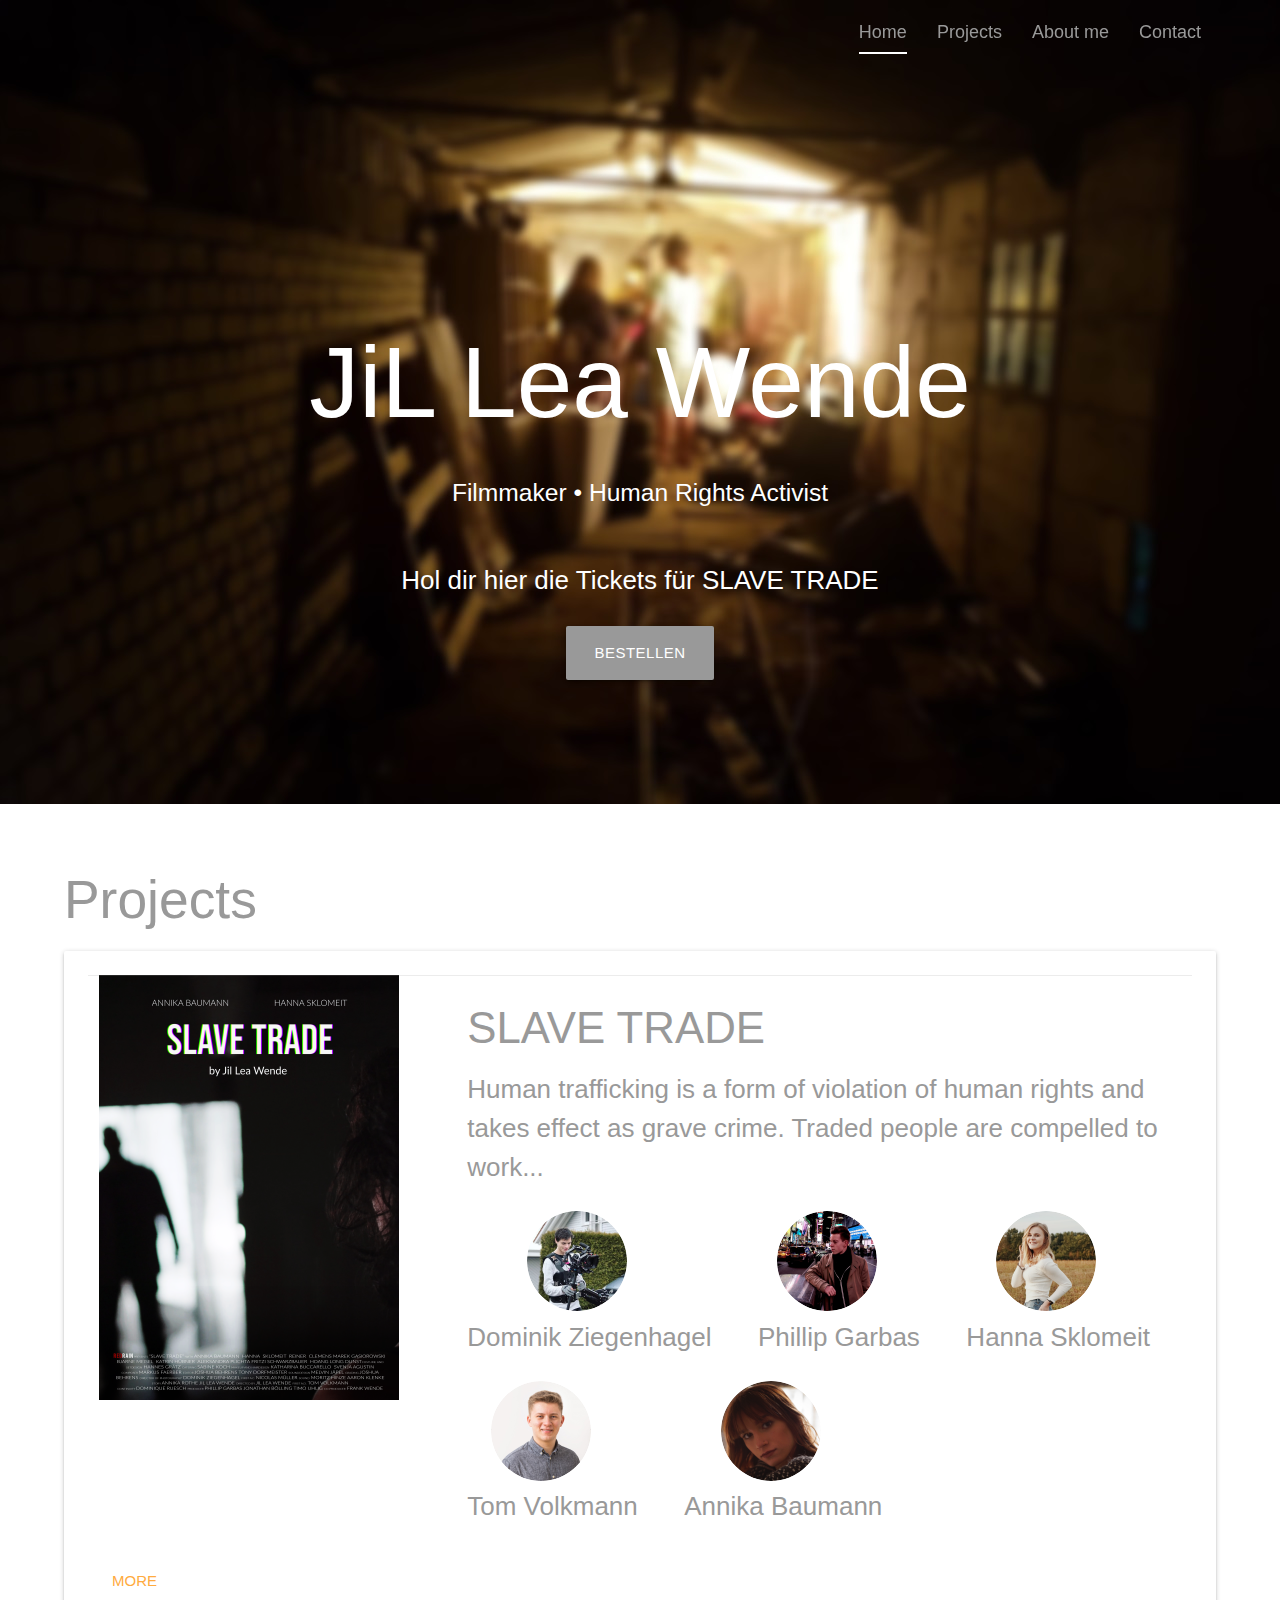
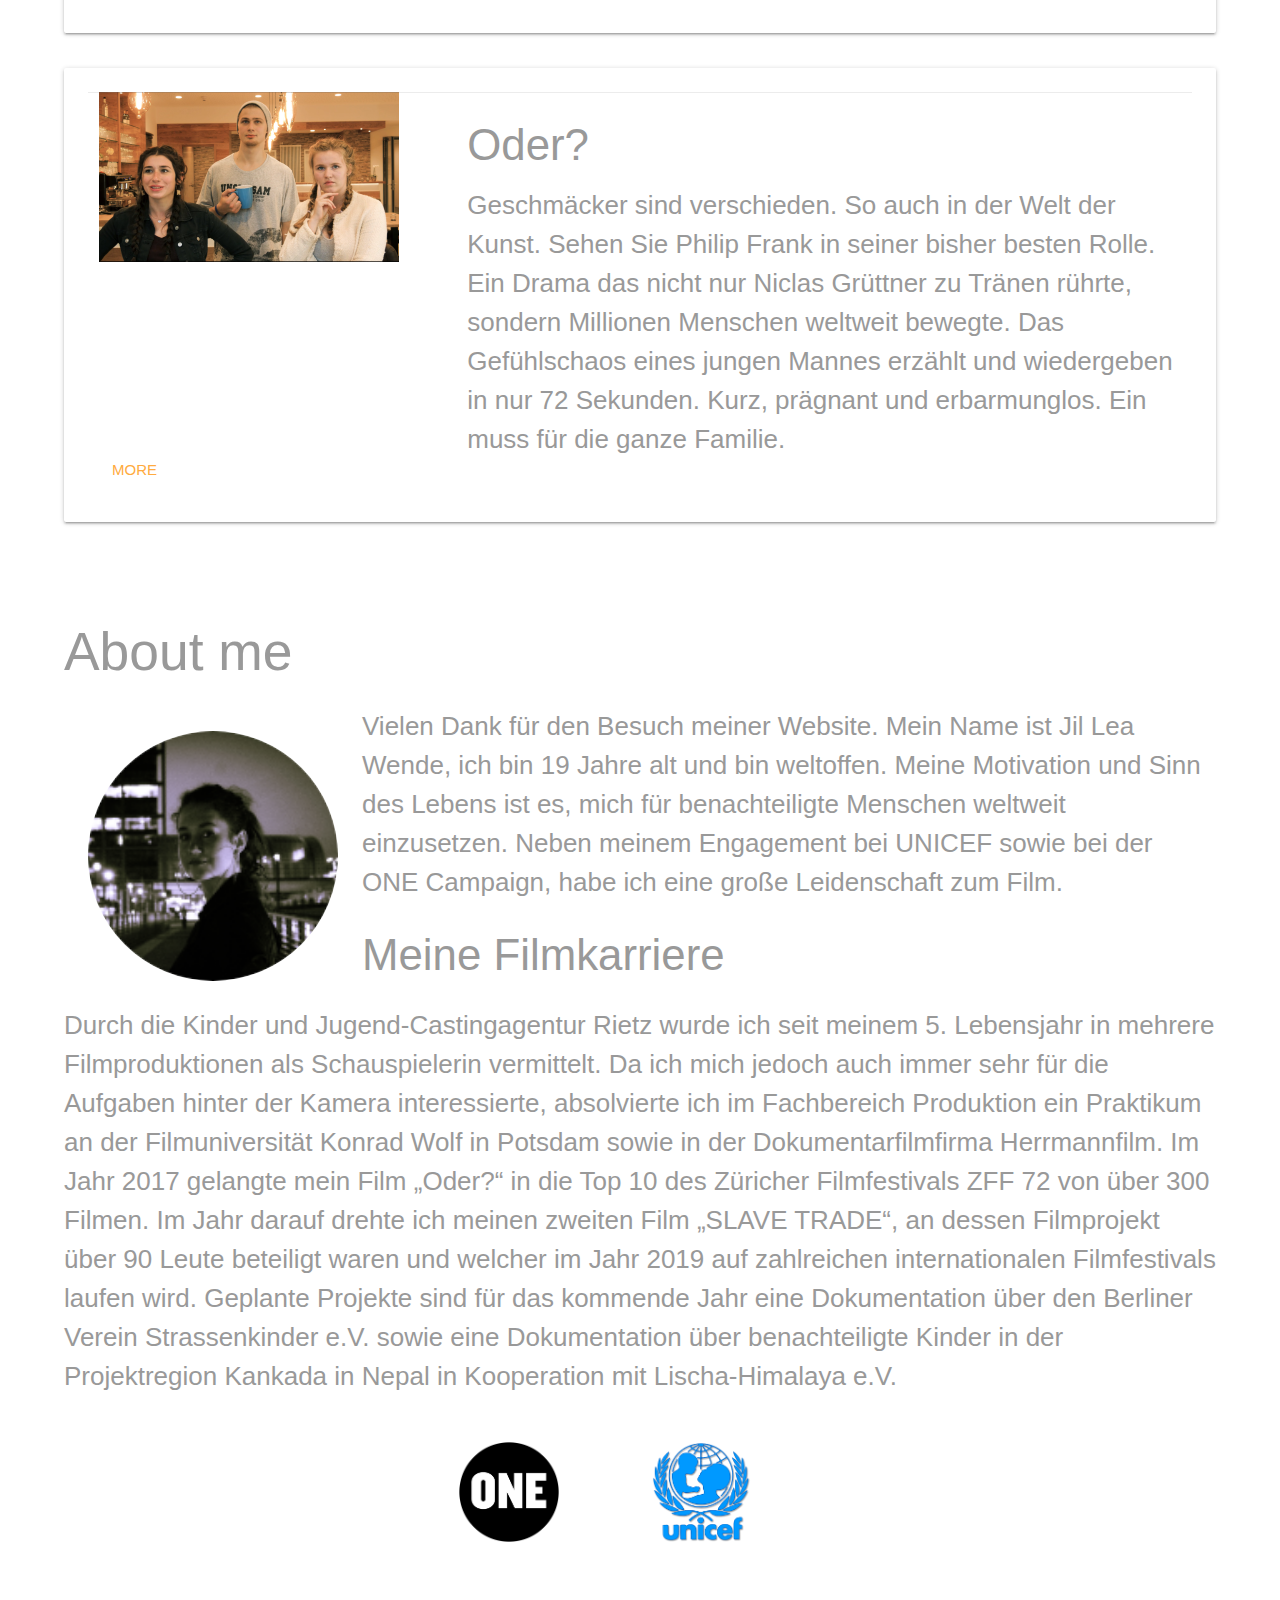
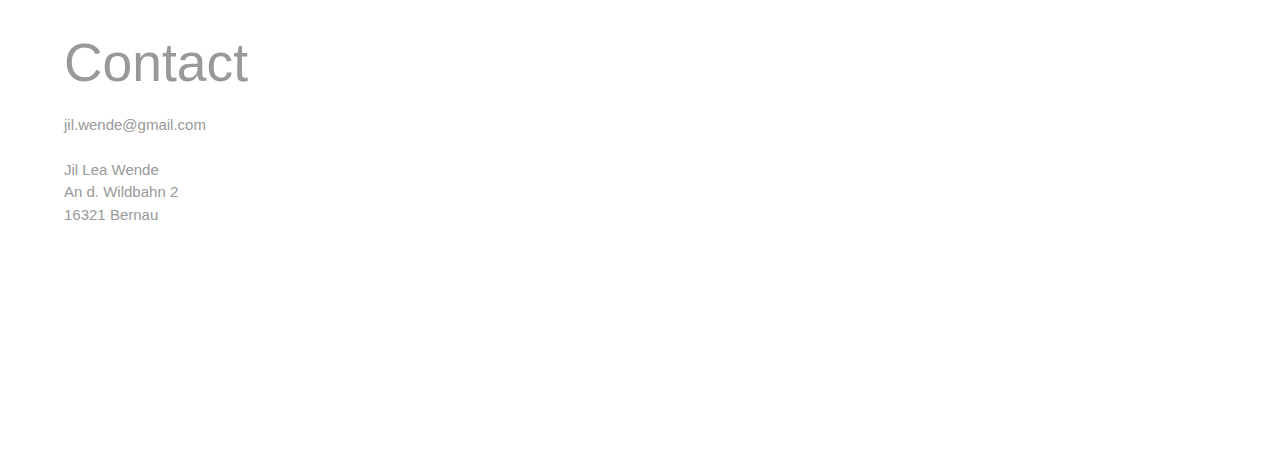
==== index.html @ bff2a099 "about nav underline working again" ====
<!DOCTYPE html>
<html lang="en">
<head>
  <meta http-equiv="Content-Type" content="text/html; charset=UTF-8"/>
  <meta name="viewport" content="width=device-width, initial-scale=1, maximum-scale=1.0"/>
  <title> Jil Lea Wende</title>

  <!-- CSS  -->
  <link href="https://fonts.googleapis.com/icon?family=Material+Icons" rel="stylesheet">
  <link href="css/materialize.css" type="text/css" rel="stylesheet" media="screen,projection"/>
  <link href="css/style.css" type="text/css" rel="stylesheet" media="screen,projection"/>
</head>
<body class="background">
  <nav class="navbar mytop" role="navigation">
    <div class="nav-wrapper container"><a id="logo-container" href="#" class="brand-logo" style="color:#999999"></a>
      <ul class="right hide-on-med-and-down">
        <li>
          <a href="#home">
            Home
            <div class="underline white">&nbsp;</div>
          </a>
        </li>
        <li>
          <a href="#projects">
            Projects
            <div class="underline white">&nbsp;</div>
          </a>
        </li>
        <li>
          <a href="#about">
            About me
            <div class="underline white">&nbsp;</div>
          </a>
        </li>
        <li>
          <a href="#contact">
            Contact
            <div class="underline white">&nbsp;</div>
          </a>
        </li>
      </ul>

      <ul id="nav-mobile" class="sidenav section table-of-contents">
        <li><a href="#home" >Home</a></li>
        <li><a href="#projects" >Projects</a></li>
        <li><a href="#about">About me</a></li>
        <li><a href="#contact" >Contact</a></li>
      </ul>
      <a href="#" data-target="nav-mobile" class="sidenav-trigger"><i class="material-icons">menu</i></a>
    </div>
  </nav>

  <div class="main container">

    <!-- home -->
    <div id="home" class="section scrollspy" style="padding-bottom: 120px;">
      <div style="min-height: 20vh">&nbsp;</div>
      <h1 class="header center white-text">JiL Lea Wende</h1>
      <div class="row center">
        <h5 class="header col s12 light white-text">Filmmaker • Human Rights Activist</h5>
      </div>
      <div class="row center">
        <div class="col s12 m12 l12 xl12">
          <p class = white-text >Hol dir hier die Tickets für SLAVE TRADE</p>
          <a href="https://docs.google.com/forms/d/e/1FAIpQLSe5YLj6GCZud2x23SIzg6SBx4CSsxqpUNx6VvoVad1jMcRLsw/viewform?usp=sf_link" class="waves-effect waves-light btn-large gray">Bestellen</a>
        </div>
      </div>
    </div>

    <!-- projects -->
    <div id="projects" class="section scrollspy">
      <h2>Projects</h2>
      <!-- card example -->
      <div class="row" >
        <div class="card white">
          <div class="card-content">
            <!-- normal project-card view -->
            <div id="slaveShortInfo">
              <div class="row" style="margin-bottom: 0px;">
                <div class="col s4 m4 l4 xl4">
                  <img src="img/Slave%20Trade%20Plakat%20kleinpng.png">
                </div>
                <div class="col s8 m8 l8 xl8">
                  <span class="card-title"></span>
                <h3>SLAVE TRADE</h3>
                  <p>Human trafficking is a form of violation of human rights and takes effect as grave crime. Traded people are compelled to work... </p>
                  <div class="row center" style="margin-top: 24px">
                    <div class="col" style="margin-right: 24px; margin-bottom: 24px;">
                      <img class="circle" src="img/Dominik.png" style="margin-right: 24px;">
                      <p class="person-name">Dominik Ziegenhagel</p>
                    </div>
                    <div class="col" style="margin-right: 24px; margin-bottom: 24px;">
                      <img class="circle" src="img/philip.png" style="margin-right: 24px;">
                      <p class="person-name">Phillip Garbas</p>
                    </div>
                    <div class="col" style="margin-right: 24px; margin-bottom: 24px;">
                      <img class="circle" src="img/Hanna.png" style="margin-right: 24px;">
                      <p class="person-name">Hanna Sklomeit</p>
                    </div>
                    <div class="col" style="margin-right: 24px; margin-bottom: 24px;">
                      <img class="circle" src="img/Volkmann.png" style="margin-right: 24px;">
                      <p class="person-name">Tom Volkmann</p>
                    </div>
                    <div class="col" style="margin-right: 24px; margin-bottom: 24px;">
                      <img class="circle" src="img/Annika.png" style="margin-right: 24px;"> 
                      <p class="person-name">Annika Baumann</p>
                    </div>
                  </div>
                </div>
                <div class="card-action">
                  <a class="clickable" onclick="slaveToggleClick()">more</a>
                </div>
              </div>
            </div>
            <!-- extended project-card view -->
            <div id="slaveMoreInfo" style="display: none">
              <div class="row" style="margin-bottom: 0px;">
                <span class="card-title"></span>
                <div class="row">
                  <div class="col s7 m7 l7 xl7">
                    <h3>SLAVE TRADE</h3>
                    <h4>Topic</h4>
                    <p>Human trafficking is a form of violation of human rights and takes effect as grave crime. Traded people are compelled to work against their free will. There are many different kinds of exploitation people can be used for, such as forced labour, forced begging, forced criminality, domestic servitude, forced marriage or forced organ removal. 
                  There are around 40 Million people worldwide being a victim of human trafficking. 
                      In 167 from 194 countries live humans that are forced into salvery.
                      A third of trafficking victims are children. 
                      Every one of us is a potential victim. 
                    </p>
                    <h4>Plot</h4>
                    <p>Zur falschen Zeit am falschen Ort. Oder war es doch kein Zufall, sondern alles geplant? Dabei wollten die Freundinnen Scyla und Lilli doch nach der Party nur nach Hause gehen. Hatte man sie vorher schon im Internet gestalkt und wusste, wo man sie auffinden würde? Am Ende ist es jedoch keine Frage des Ortes, denn jeder von uns ist ein potentielles Opfer von Menschenhandel. Jederzeit und überall.</p>
                    <iframe width="560" height="315" src="https://www.youtube.com/embed/yK-ozucRn0g" frameborder="0" allow="autoplay; encrypted-media" allowfullscreen></iframe>  
                  </div>
                  <div class="col s5 m5 l5 xl5 center">
                    <h4>Involved Persons</h4>
                    <div style="margin-top:24px;">
                      <img class="circle" src="img/Dominik.png" style="margin-right: 24px;">
                      <p class="person-name">Dominik Ziegenhagel</p>
                      <p class="person-role">Director of Photography</p>
                    </div>
                    <div style="margin-top:24px;">
                      <img class="circle" src="img/philip.png" style="margin-right: 24px;">
                      <p class="person-name">Phillip Garbas</p>
                      <p class="person-role">Producer</p>
                    </div>
                    <div style="margin-top:24px;">
                      <img class="circle" src="img/Hanna.png" style="margin-right: 24px;">
                      <p class="person-name">Hanna Sklomeit</p>
                      <p class="person-role">Actor</p>
                    </div>
                    <div style="margin-top:24px;">
                      <img class="circle" src="img/Volkmann.png" style="margin-right: 24px;">
                      <p class="person-name">Tom Volkmann</p>
                      <p class="person-role">First Assistent Director</p>
                    </div>
                    <div style="margin-top:24px;">
                      <img class="circle" src="img/Annika.png" style="margin-right: 24px;"> 
                      <p class="person-name">Annika Baumann</p>
                      <p class="person-role">Actor</p>
                    </div>
                  </div>
                </div> 
              </div>
              <div class="card-action">
                <a class="clickable" onclick="slaveToggleClick()">less</a>
              </div>
            </div>
          </div>
        </div>
      </div>
      <div class="row" >
        <div class="card white">
          <div class="card-content">
        <!-- normal project-card view 2 -->
            <div id="warumShortInfo">
              <div class="row" style="margin-bottom: 0px;">
                <div class="col s4 m4 l4 xl4">
                  <img src="img/warum.png">
                </div>
                <div class="col s8 m8 l8 xl8">
                  <span class="card-title"></span>
                 <h3>Oder?</h3>
                  <p>Geschmäcker sind verschieden. So auch in der Welt der Kunst. Sehen Sie Philip Frank in seiner bisher besten Rolle. Ein Drama das nicht nur Niclas Grüttner zu Tränen rührte, sondern Millionen Menschen weltweit bewegte. Das Gefühlschaos eines jungen Mannes erzählt und wiedergeben in nur 72 Sekunden. Kurz, prägnant und erbarmunglos. Ein muss für die ganze Familie.</p>
                </div>
                <div class="card-action">
                  <a class="clickable" onclick="warumToggleClick()">more</a>
                </div>
              </div>
            </div>
            <!-- extended project-card view 2-->
            <div id="warumMoreInfo" style="display: none">
              <div class="row" style="margin-bottom: 0px;">
                <span class="card-title"></span>
                <div class="row">
                  <h3>Oder?</h3>  
                  <div class="col s7 m7 l7 xl7" style="padding:56.25% 0 0 0;position:relative;">
                    <iframe src="https://player.vimeo.com/video/284309328?autoplay=1&portrait=0" style="position:absolute;top:0;left:0;width:100%;height:100%;" frameborder="0" webkitallowfullscreen mozallowfullscreen allowfullscreen></iframe> <script src="https://player.vimeo.com/api/player.js"></script>
                  </div> 
                </div>
                <div class="card-action">
                  <a class="clickable" onclick="warumToggleClick()">less</a>
                </div>
              </div>
            </div>
          </div>
        </div>
      </div>
    </div>
    
    <!-- about -->
    <div id="about" class="section scrollspy">
      <h2>About me</h2>
      <div class="row">
          <img src="img/Jil_big.png" style="margin: 24px" Align="left" class="circle" width="250" height="250">
          <p>
            Vielen Dank für den Besuch meiner Website. 
            Mein Name ist Jil Lea Wende, ich bin 19 Jahre alt und bin weltoffen. 
            Meine Motivation und Sinn des Lebens ist es, mich für benachteiligte Menschen weltweit einzusetzen.
            Neben meinem Engagement bei UNICEF sowie bei der ONE Campaign, habe ich eine große Leidenschaft zum Film. 
          </p>
          <h3>Meine Filmkarriere</h3>
          <p>
            Durch die Kinder und Jugend-Castingagentur Rietz wurde ich seit meinem 5. Lebensjahr in mehrere Filmproduktionen als Schauspielerin vermittelt. Da ich mich jedoch auch immer sehr für die Aufgaben hinter der Kamera interessierte, absolvierte ich im Fachbereich Produktion ein Praktikum an der Filmuniversität Konrad Wolf in Potsdam sowie in der Dokumentarfilmfirma Herrmannfilm. Im Jahr 2017 gelangte mein Film „Oder?“ in die Top 10 des Züricher Filmfestivals ZFF 72 von über 300 Filmen. Im Jahr darauf drehte ich meinen zweiten Film „SLAVE TRADE“, an dessen Filmprojekt über 90 Leute beteiligt waren und welcher im Jahr 2019 auf zahlreichen internationalen Filmfestivals laufen wird. Geplante Projekte sind für das kommende Jahr eine Dokumentation über den Berliner Verein Strassenkinder e.V. sowie eine Dokumentation über benachteiligte Kinder in der Projektregion Kankada in Nepal in Kooperation mit Lischa-Himalaya e.V. 
          </p>
      </div>
      <div class="row">
          <div class="col s4 m4 l4 xl4"></div>
          <div class="col s2 m2 l2 xl2">   <a href="https://www.one.org/de/"><img src="img/onesmall.png" height="100" width="100"> </a></div>
        <div class="col s2 m2 l2 xl2"> 
            <a href="https://www.unicef.de/"><img src="img/unicef-logo.png" height="100" width="100"> </a></div>
        <div class="col s4 m4 l4 xl4"></div>
      </div>
    </div>
  
    <div id="contact" class="section scrollspy">
      <h2>Contact</h2>
      <div class="row">
        <ul>
          <li>jil.wende@gmail.com</li>
          <br>
          <li>Jil Lea Wende</li>
          <li>An d. Wildbahn 2</li>
          <li>16321 Bernau</li> 
        </ul>
      </div>
      <br>
      <br>
      <br>
      <br>
      <br>
      <br>
      <br>
      <br>
    </div>

  </div><!-- end main container -->


  

  <!--  Scripts-->
  <script src="https://code.jquery.com/jquery-2.1.1.min.js"></script>
  <script src="js/materialize.js"></script>
  <script src="js/init.js"></script>

  </body>
</html>
---- css/style.css ----
/* Custom Stylesheet */
/**
 * Use this file to override Materialize files so you can update
 * the core Materialize files in the future
 *
 * Made By MaterializeCSS.com
 */

/* general */
body {
	color: #999999;
}

.container {
	width: 90%;
}

h1 {
	font-size: 100px;
}

h2 {
	color: #999999;
}

p {
	font-size: 26px;
}


.gray {
	background-color: #999999 !important;
}

.clickable:hover {
	cursor: pointer;
}

/* navbar */

nav ul a {
	color: #999999;
	font-size: 18px;
}

.navbar {
	background-color: #212121;
	overflow: hidden;
    position: fixed;
    top: 0; 
	width: 100%;
	z-index: 1000;
}

.mytop {
	background-color: transparent;
	-webkit-box-shadow: none;
	-moz-box-shadow: none;
	box-shadow: none;
}

.navbar .active .underline {
	background-color: pink;
	margin-top: -12px;
	height: 2px;
}

/* main */
.main {
	margin-top: 90px;
}


.icon-block {
  padding: 0 15px;
}

.icon-block .material-icons {
	font-size: inherit;
}

.circle {
    border-radius: 50%;
}

.background {
    background-image: url(../img/landing_background_16_9_weich.jpg);
    background-repeat:no-repeat;
}

.person-name {
	/* todo */
}

.person-role {
	/* todo */
}
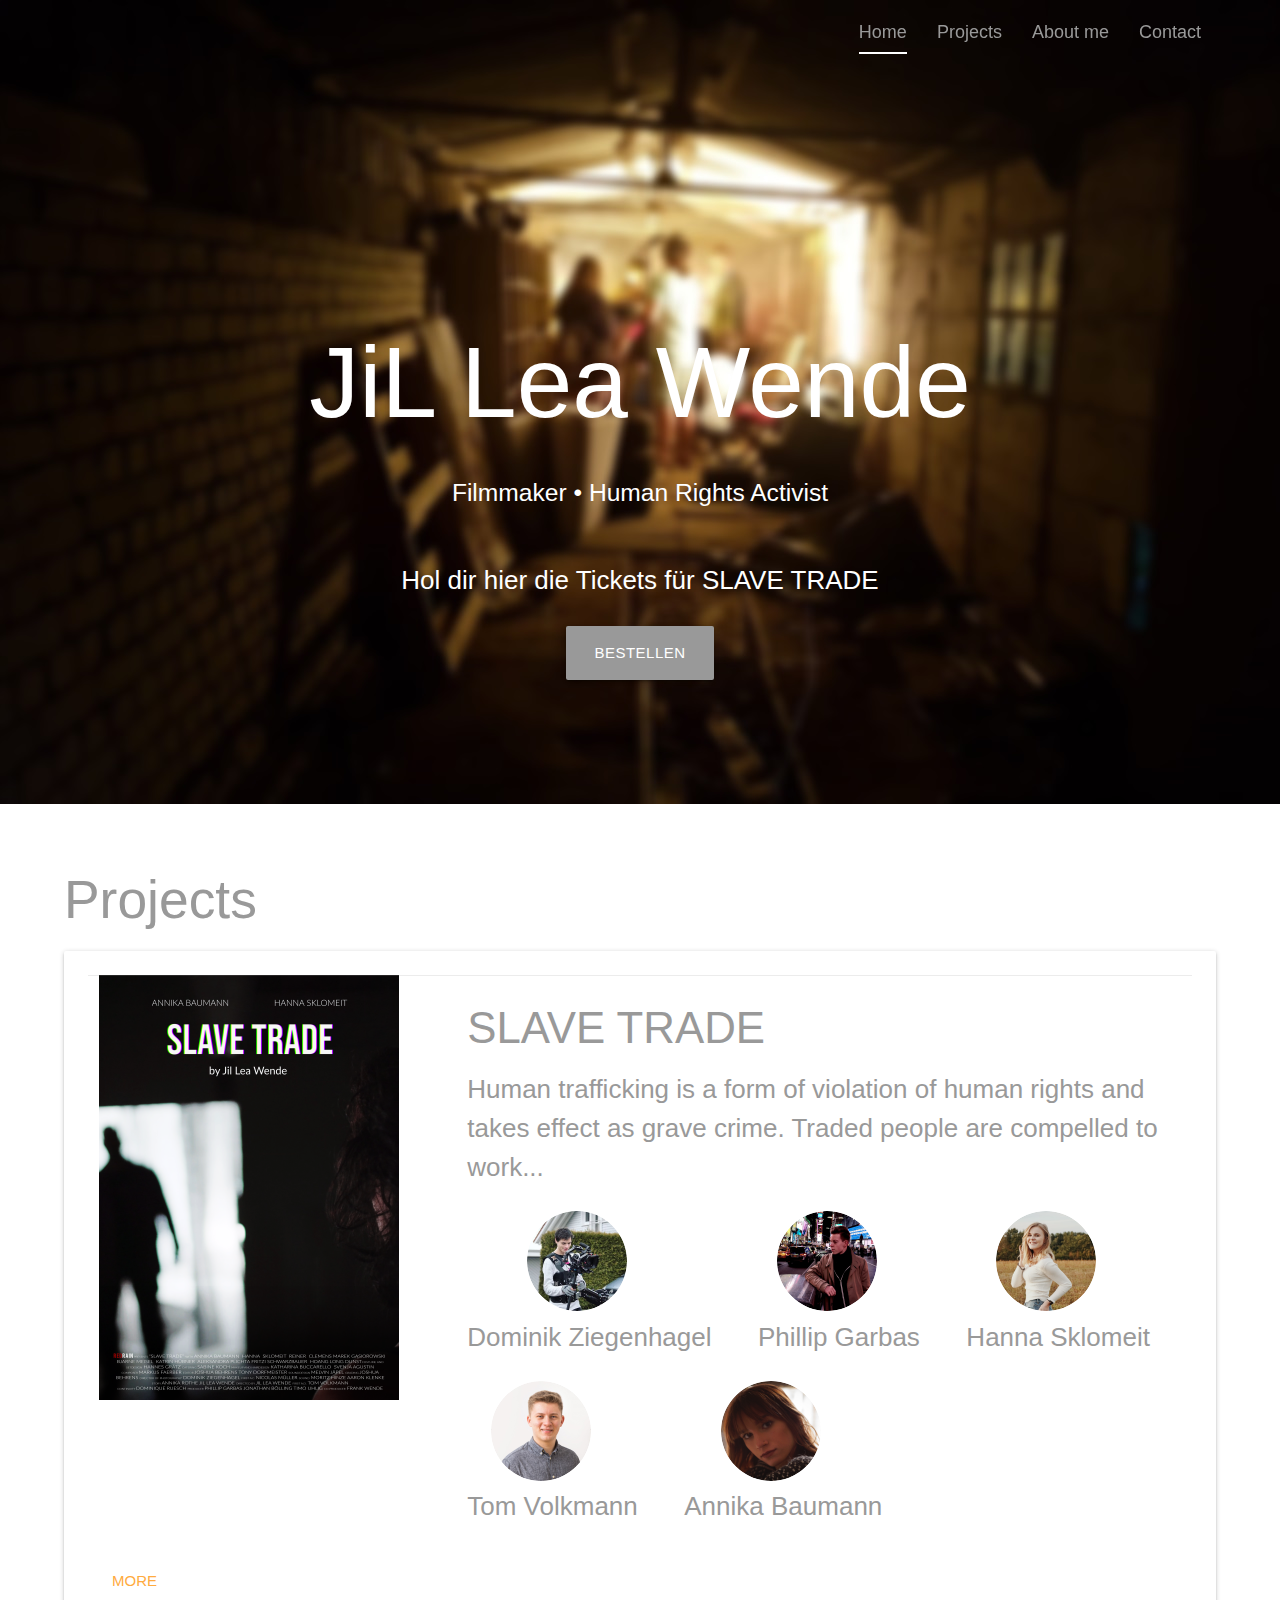
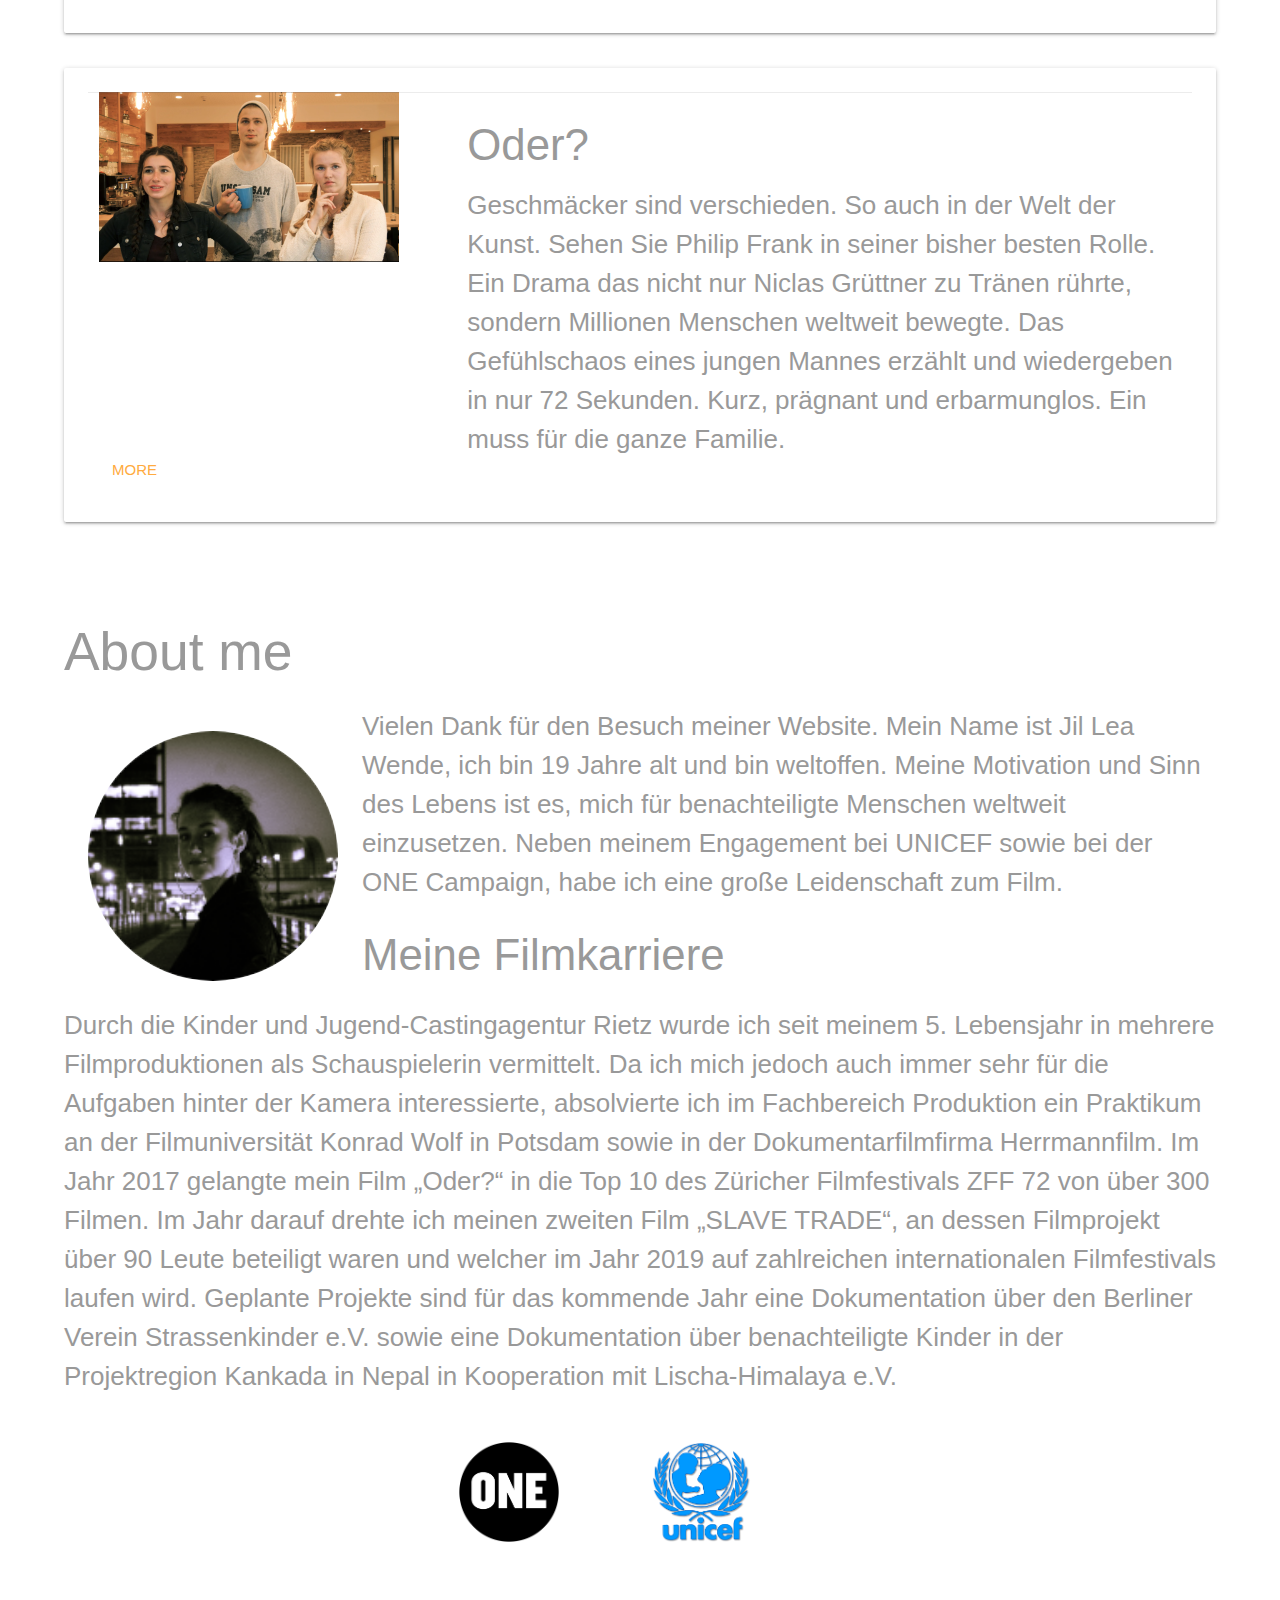
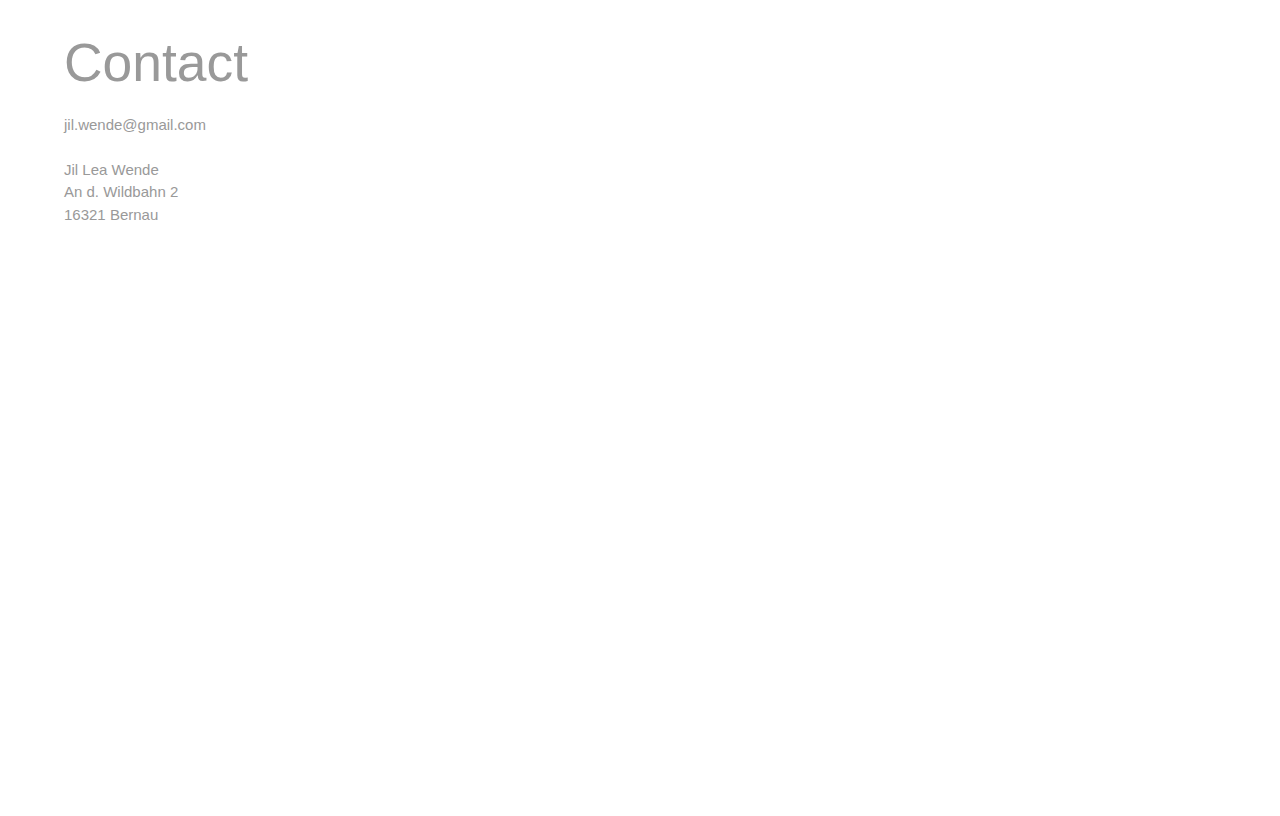
==== commit 47ed3c46: "breaks at end for navbar to recognise contact-div" ====
--- a/index.html
+++ b/index.html
@@ -11,8 +11,8 @@
   <link href="css/style.css" type="text/css" rel="stylesheet" media="screen,projection"/>
 </head>
 <body class="background">
-  <nav class="navbar mytop" role="navigation">
-    <div class="nav-wrapper container"><a id="logo-container" href="#" class="brand-logo" style="color:#999999"></a>
+  <nav class="navbar mytop  " role="navigation">
+    <div class="nav-wrapper container "><a id="logo-container" href="#" class="brand-logo" style="color:#999999"></a>
       <ul class="right hide-on-med-and-down">
         <li>
           <a href="#home">
@@ -55,14 +55,14 @@
     <!-- home -->
     <div id="home" class="section scrollspy" style="padding-bottom: 120px;">
       <div style="min-height: 20vh">&nbsp;</div>
-      <h1 class="header center white-text">JiL Lea Wende</h1>
+      <h1 class="header center white-text ">JiL Lea Wende</h1>
       <div class="row center">
         <h5 class="header col s12 light white-text">Filmmaker • Human Rights Activist</h5>
       </div>
       <div class="row center">
         <div class="col s12 m12 l12 xl12">
           <p class = white-text >Hol dir hier die Tickets für SLAVE TRADE</p>
-          <a href="https://docs.google.com/forms/d/e/1FAIpQLSe5YLj6GCZud2x23SIzg6SBx4CSsxqpUNx6VvoVad1jMcRLsw/viewform?usp=sf_link" class="waves-effect waves-light btn-large gray">Bestellen</a>
+          <a href="https://docs.google.com/forms/d/e/1FAIpQLSe5YLj6GCZud2x23SIzg6SBx4CSsxqpUNx6VvoVad1jMcRLsw/viewform?usp=sf_link" class="waves-effect waves-light btn-large gray" >Bestellen</a>
         </div>
       </div>
     </div>
@@ -128,8 +128,11 @@
                     </p>
                     <h4>Plot</h4>
                     <p>Zur falschen Zeit am falschen Ort. Oder war es doch kein Zufall, sondern alles geplant? Dabei wollten die Freundinnen Scyla und Lilli doch nach der Party nur nach Hause gehen. Hatte man sie vorher schon im Internet gestalkt und wusste, wo man sie auffinden würde? Am Ende ist es jedoch keine Frage des Ortes, denn jeder von uns ist ein potentielles Opfer von Menschenhandel. Jederzeit und überall.</p>
-                    <iframe width="560" height="315" src="https://www.youtube.com/embed/yK-ozucRn0g" frameborder="0" allow="autoplay; encrypted-media" allowfullscreen></iframe>  
-                  </div>
+                    <br>
+                    <iframe width="560" height="315" src="https://www.youtube.com/embed/yK-ozucRn0g" frameborder="0" allow="autoplay; encrypted-media" allowfullscreen></iframe> 
+                    
+                    </div>
+                  
                   <div class="col s5 m5 l5 xl5 center">
                     <h4>Involved Persons</h4>
                     <div style="margin-top:24px;">
@@ -158,8 +161,13 @@
                       <p class="person-role">Actor</p>
                     </div>
                   </div>
+                  
                 </div> 
-              </div>
+                    <div class = "center "> <a href="https://docs.google.com/forms/d/e/1FAIpQLSe5YLj6GCZud2x23SIzg6SBx4CSsxqpUNx6VvoVad1jMcRLsw/viewform?usp=sf_link" class="waves-effect waves-light btn-large gray" >Bestellen</a>
+                </div>
+                  <div> <br> </div>
+              </div>
+                
               <div class="card-action">
                 <a class="clickable" onclick="slaveToggleClick()">less</a>
               </div>
@@ -250,6 +258,22 @@
       <br>
       <br>
       <br>
+      <br>
+      <br>
+      <br>
+      <br>
+      <br>
+      <br>
+      <br>
+      <br>
+      <br>
+      <br>
+      <br>
+      <br>
+      <br>
+      <br>
+      <br>
+      <br>
     </div>
 
   </div><!-- end main container -->
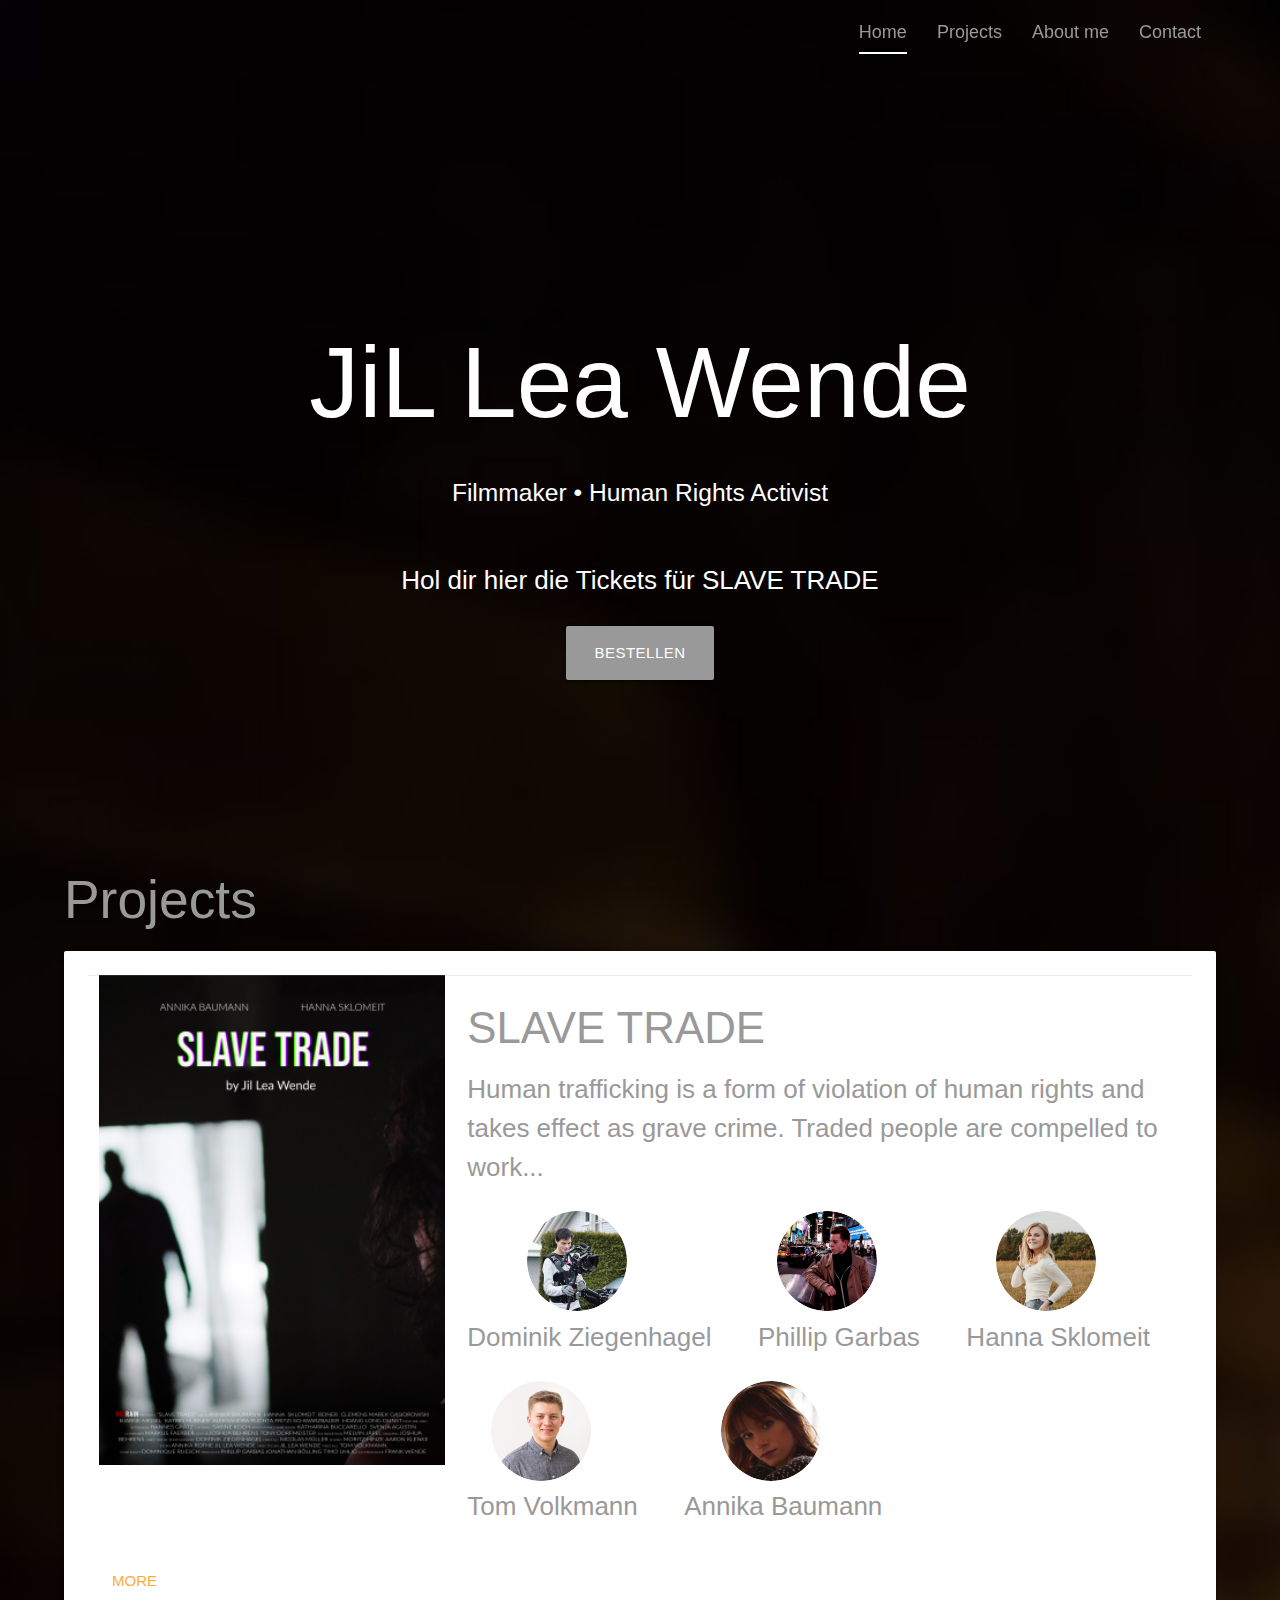
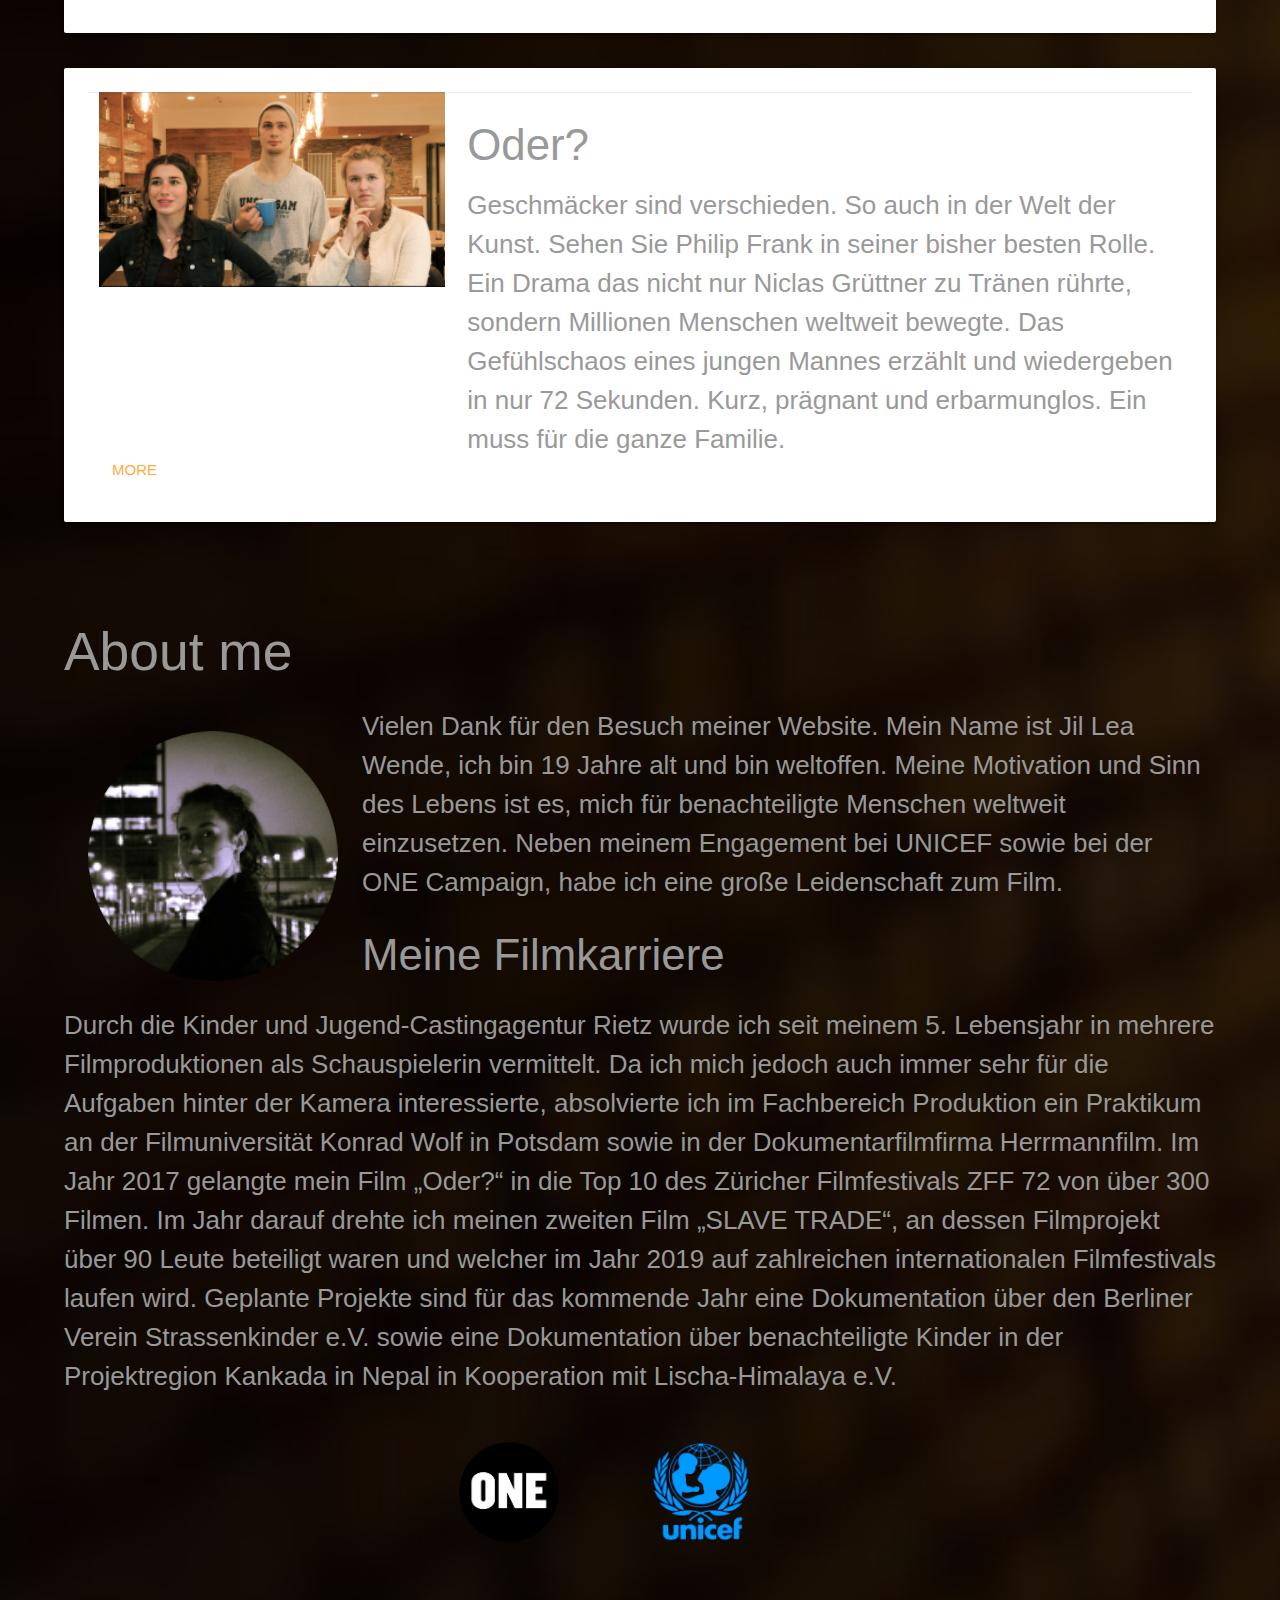
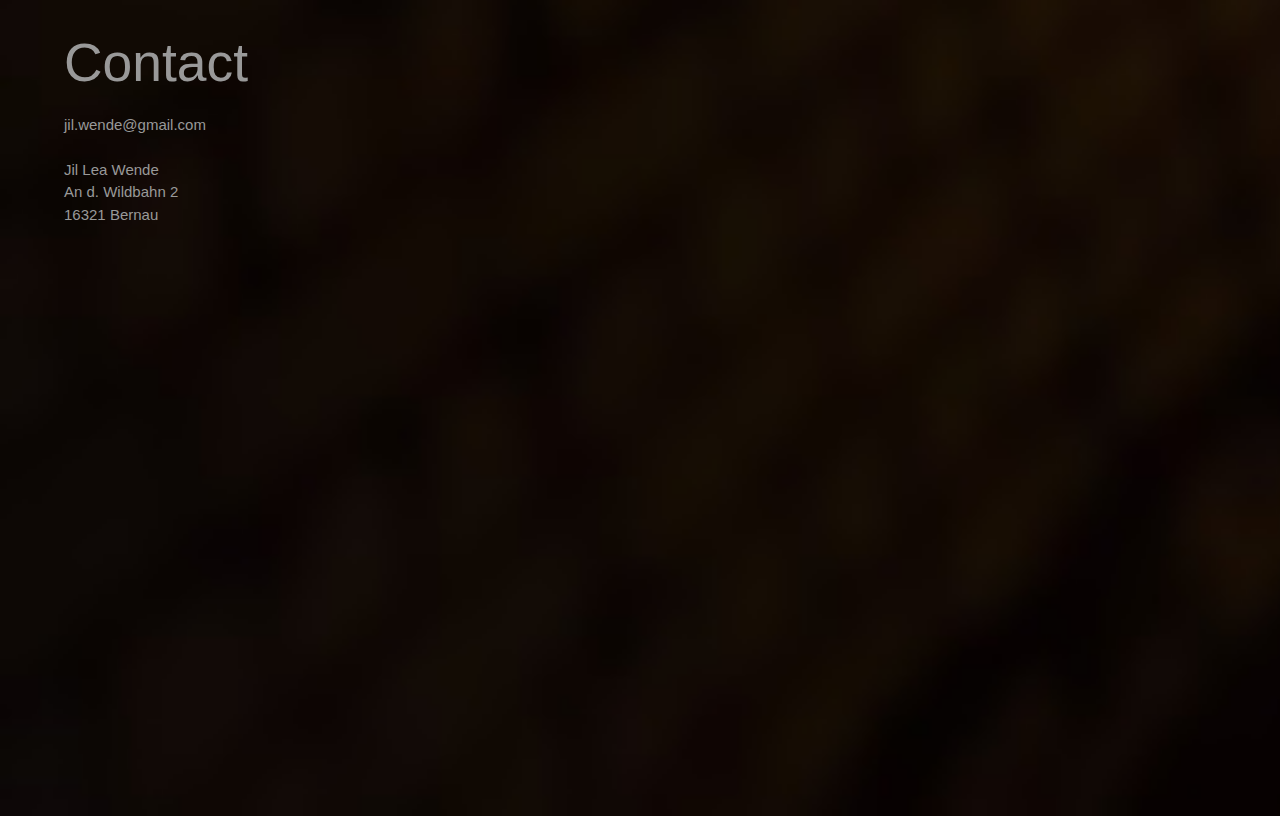
==== commit 4e642458: "worked on responsive layout" ====
--- a/index.html
+++ b/index.html
@@ -77,10 +77,10 @@
             <!-- normal project-card view -->
             <div id="slaveShortInfo">
               <div class="row" style="margin-bottom: 0px;">
-                <div class="col s4 m4 l4 xl4">
-                  <img src="img/Slave%20Trade%20Plakat%20kleinpng.png">
-                </div>
-                <div class="col s8 m8 l8 xl8">
+                <div class="col s12 m4 l4 xl4">
+                  <img src="img/Slave%20Trade%20Plakat%20kleinpng.png" style="width: 100%">
+                </div>
+                <div class="col s12 m8 l8 xl8">
                   <span class="card-title"></span>
                 <h3>SLAVE TRADE</h3>
                   <p>Human trafficking is a form of violation of human rights and takes effect as grave crime. Traded people are compelled to work... </p>
@@ -117,7 +117,7 @@
               <div class="row" style="margin-bottom: 0px;">
                 <span class="card-title"></span>
                 <div class="row">
-                  <div class="col s7 m7 l7 xl7">
+                  <div class="col s12 m7 l7 xl7">
                     <h3>SLAVE TRADE</h3>
                     <h4>Topic</h4>
                     <p>Human trafficking is a form of violation of human rights and takes effect as grave crime. Traded people are compelled to work against their free will. There are many different kinds of exploitation people can be used for, such as forced labour, forced begging, forced criminality, domestic servitude, forced marriage or forced organ removal. 
@@ -129,11 +129,11 @@
                     <h4>Plot</h4>
                     <p>Zur falschen Zeit am falschen Ort. Oder war es doch kein Zufall, sondern alles geplant? Dabei wollten die Freundinnen Scyla und Lilli doch nach der Party nur nach Hause gehen. Hatte man sie vorher schon im Internet gestalkt und wusste, wo man sie auffinden würde? Am Ende ist es jedoch keine Frage des Ortes, denn jeder von uns ist ein potentielles Opfer von Menschenhandel. Jederzeit und überall.</p>
                     <br>
-                    <iframe width="560" height="315" src="https://www.youtube.com/embed/yK-ozucRn0g" frameborder="0" allow="autoplay; encrypted-media" allowfullscreen></iframe> 
+                    <iframe src="https://www.youtube.com/embed/yK-ozucRn0g" style="width: 100%" frameborder="0" allow="autoplay; encrypted-media" allowfullscreen></iframe> 
                     
-                    </div>
+                  </div>
                   
-                  <div class="col s5 m5 l5 xl5 center">
+                  <div class="col s12 m5 l5 xl5 center">
                     <h4>Involved Persons</h4>
                     <div style="margin-top:24px;">
                       <img class="circle" src="img/Dominik.png" style="margin-right: 24px;">
@@ -181,10 +181,10 @@
         <!-- normal project-card view 2 -->
             <div id="warumShortInfo">
               <div class="row" style="margin-bottom: 0px;">
-                <div class="col s4 m4 l4 xl4">
-                  <img src="img/warum.png">
-                </div>
-                <div class="col s8 m8 l8 xl8">
+                <div class="col s12 m4 l4 xl4">
+                  <img src="img/warum.png" style="width: 100%">
+                </div>
+                <div class="col s12 m8 l8 xl8">
                   <span class="card-title"></span>
                  <h3>Oder?</h3>
                   <p>Geschmäcker sind verschieden. So auch in der Welt der Kunst. Sehen Sie Philip Frank in seiner bisher besten Rolle. Ein Drama das nicht nur Niclas Grüttner zu Tränen rührte, sondern Millionen Menschen weltweit bewegte. Das Gefühlschaos eines jungen Mannes erzählt und wiedergeben in nur 72 Sekunden. Kurz, prägnant und erbarmunglos. Ein muss für die ganze Familie.</p>
@@ -200,7 +200,7 @@
                 <span class="card-title"></span>
                 <div class="row">
                   <h3>Oder?</h3>  
-                  <div class="col s7 m7 l7 xl7" style="padding:56.25% 0 0 0;position:relative;">
+                  <div class="col s12 m7 l7 xl7" style="padding:56.25% 0 0 0;position:relative;">
                     <iframe src="https://player.vimeo.com/video/284309328?autoplay=1&portrait=0" style="position:absolute;top:0;left:0;width:100%;height:100%;" frameborder="0" webkitallowfullscreen mozallowfullscreen allowfullscreen></iframe> <script src="https://player.vimeo.com/api/player.js"></script>
                   </div> 
                 </div>
@@ -218,24 +218,24 @@
     <div id="about" class="section scrollspy">
       <h2>About me</h2>
       <div class="row">
-          <img src="img/Jil_big.png" style="margin: 24px" Align="left" class="circle" width="250" height="250">
-          <p>
-            Vielen Dank für den Besuch meiner Website. 
-            Mein Name ist Jil Lea Wende, ich bin 19 Jahre alt und bin weltoffen. 
-            Meine Motivation und Sinn des Lebens ist es, mich für benachteiligte Menschen weltweit einzusetzen.
-            Neben meinem Engagement bei UNICEF sowie bei der ONE Campaign, habe ich eine große Leidenschaft zum Film. 
-          </p>
-          <h3>Meine Filmkarriere</h3>
-          <p>
-            Durch die Kinder und Jugend-Castingagentur Rietz wurde ich seit meinem 5. Lebensjahr in mehrere Filmproduktionen als Schauspielerin vermittelt. Da ich mich jedoch auch immer sehr für die Aufgaben hinter der Kamera interessierte, absolvierte ich im Fachbereich Produktion ein Praktikum an der Filmuniversität Konrad Wolf in Potsdam sowie in der Dokumentarfilmfirma Herrmannfilm. Im Jahr 2017 gelangte mein Film „Oder?“ in die Top 10 des Züricher Filmfestivals ZFF 72 von über 300 Filmen. Im Jahr darauf drehte ich meinen zweiten Film „SLAVE TRADE“, an dessen Filmprojekt über 90 Leute beteiligt waren und welcher im Jahr 2019 auf zahlreichen internationalen Filmfestivals laufen wird. Geplante Projekte sind für das kommende Jahr eine Dokumentation über den Berliner Verein Strassenkinder e.V. sowie eine Dokumentation über benachteiligte Kinder in der Projektregion Kankada in Nepal in Kooperation mit Lischa-Himalaya e.V. 
-          </p>
+        <img src="img/Jil_big.png" style="margin: 24px;" Align="left" class="circle" width="250px" height="250px">
+        <p>
+          Vielen Dank für den Besuch meiner Website. 
+          Mein Name ist Jil Lea Wende, ich bin 19 Jahre alt und bin weltoffen. 
+          Meine Motivation und Sinn des Lebens ist es, mich für benachteiligte Menschen weltweit einzusetzen.
+          Neben meinem Engagement bei UNICEF sowie bei der ONE Campaign, habe ich eine große Leidenschaft zum Film. 
+        </p>
+        <h3>Meine Filmkarriere</h3>
+        <p>
+          Durch die Kinder und Jugend-Castingagentur Rietz wurde ich seit meinem 5. Lebensjahr in mehrere Filmproduktionen als Schauspielerin vermittelt. Da ich mich jedoch auch immer sehr für die Aufgaben hinter der Kamera interessierte, absolvierte ich im Fachbereich Produktion ein Praktikum an der Filmuniversität Konrad Wolf in Potsdam sowie in der Dokumentarfilmfirma Herrmannfilm. Im Jahr 2017 gelangte mein Film „Oder?“ in die Top 10 des Züricher Filmfestivals ZFF 72 von über 300 Filmen. Im Jahr darauf drehte ich meinen zweiten Film „SLAVE TRADE“, an dessen Filmprojekt über 90 Leute beteiligt waren und welcher im Jahr 2019 auf zahlreichen internationalen Filmfestivals laufen wird. Geplante Projekte sind für das kommende Jahr eine Dokumentation über den Berliner Verein Strassenkinder e.V. sowie eine Dokumentation über benachteiligte Kinder in der Projektregion Kankada in Nepal in Kooperation mit Lischa-Himalaya e.V. 
+        </p>
       </div>
       <div class="row">
-          <div class="col s4 m4 l4 xl4"></div>
-          <div class="col s2 m2 l2 xl2">   <a href="https://www.one.org/de/"><img src="img/onesmall.png" height="100" width="100"> </a></div>
-        <div class="col s2 m2 l2 xl2"> 
+          <div class="col s1 m4 l4 xl4"></div>
+          <div class="col s5 m2 l2 xl2">   <a href="https://www.one.org/de/"><img src="img/onesmall.png" height="100" width="100"> </a></div>
+        <div class="col s5 m2 l2 xl2"> 
             <a href="https://www.unicef.de/"><img src="img/unicef-logo.png" height="100" width="100"> </a></div>
-        <div class="col s4 m4 l4 xl4"></div>
+        <div class="col s1 m4 l4 xl4"></div>
       </div>
     </div>
   
--- a/css/style.css
+++ b/css/style.css
@@ -86,6 +86,7 @@
 .background {
     background-image: url(../img/landing_background_16_9_weich.jpg);
     background-repeat:no-repeat;
+    background-size: cover;
 }
 
 .person-name {
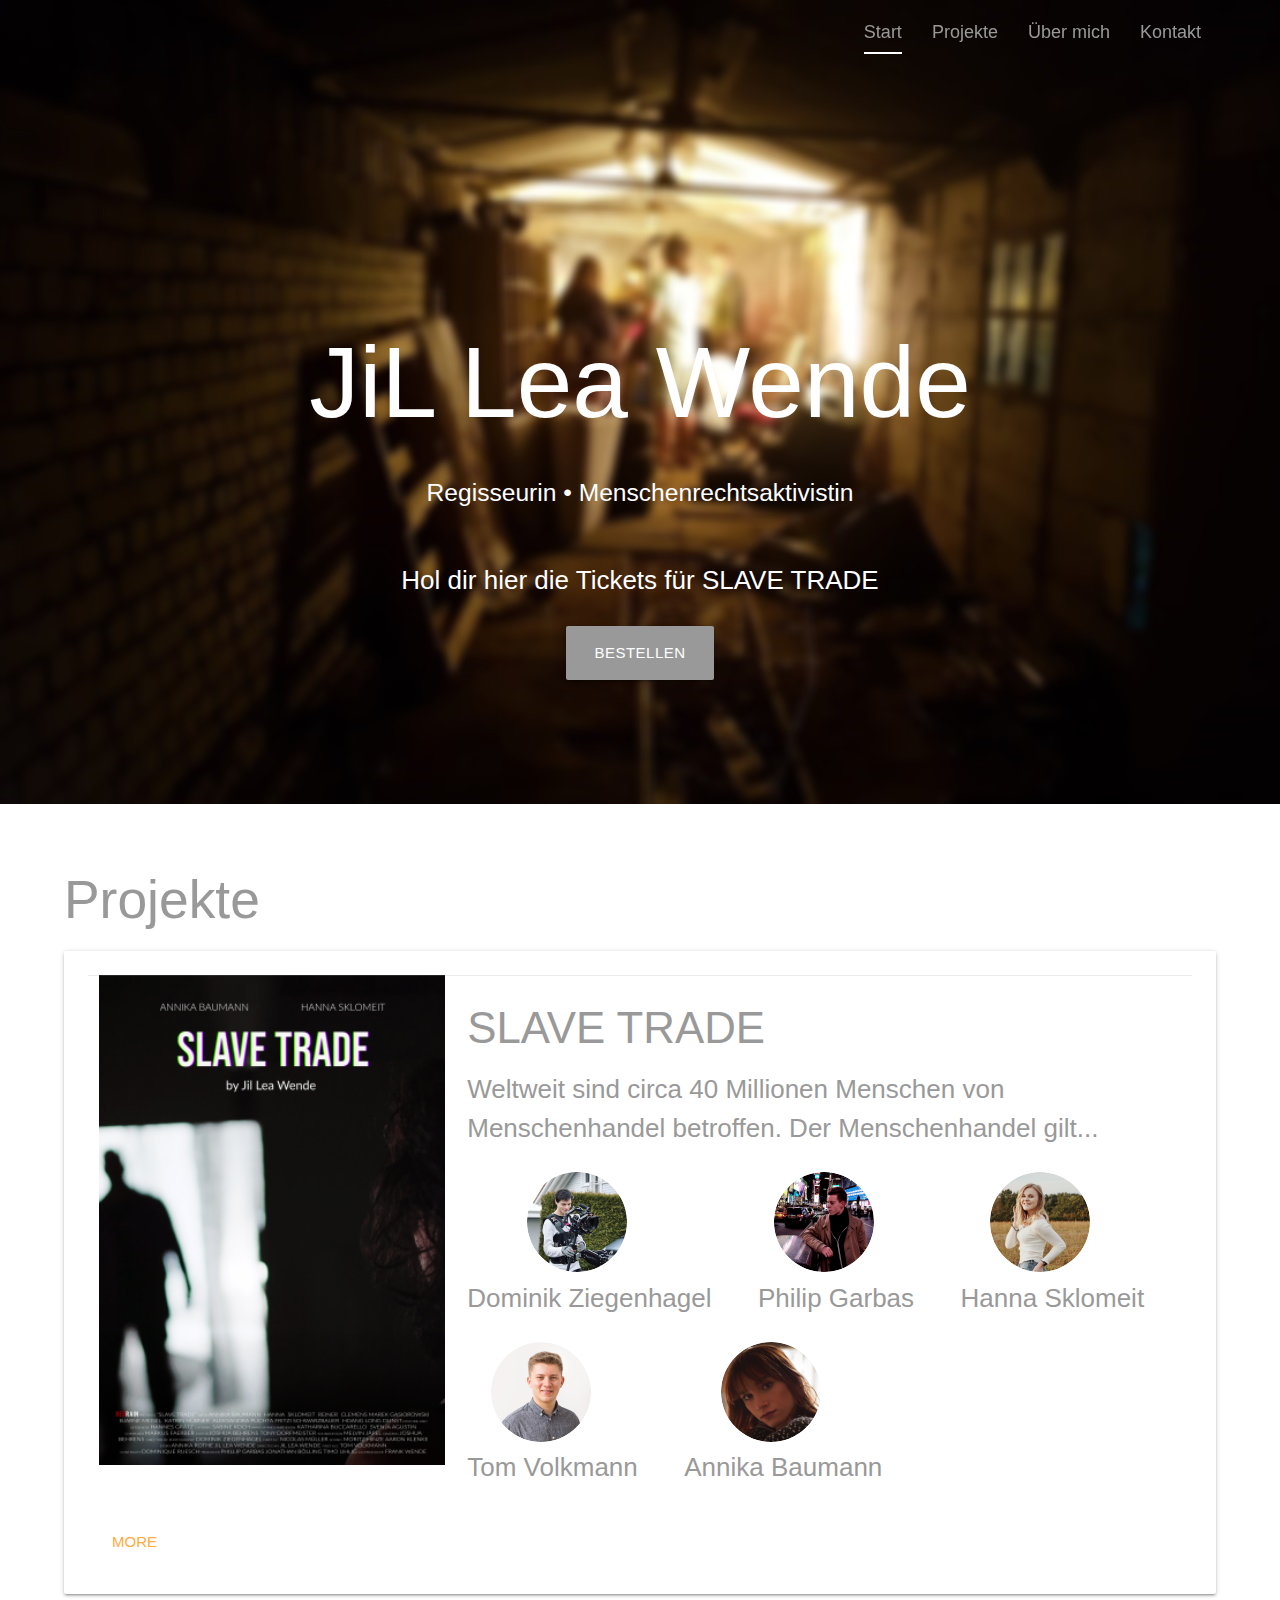
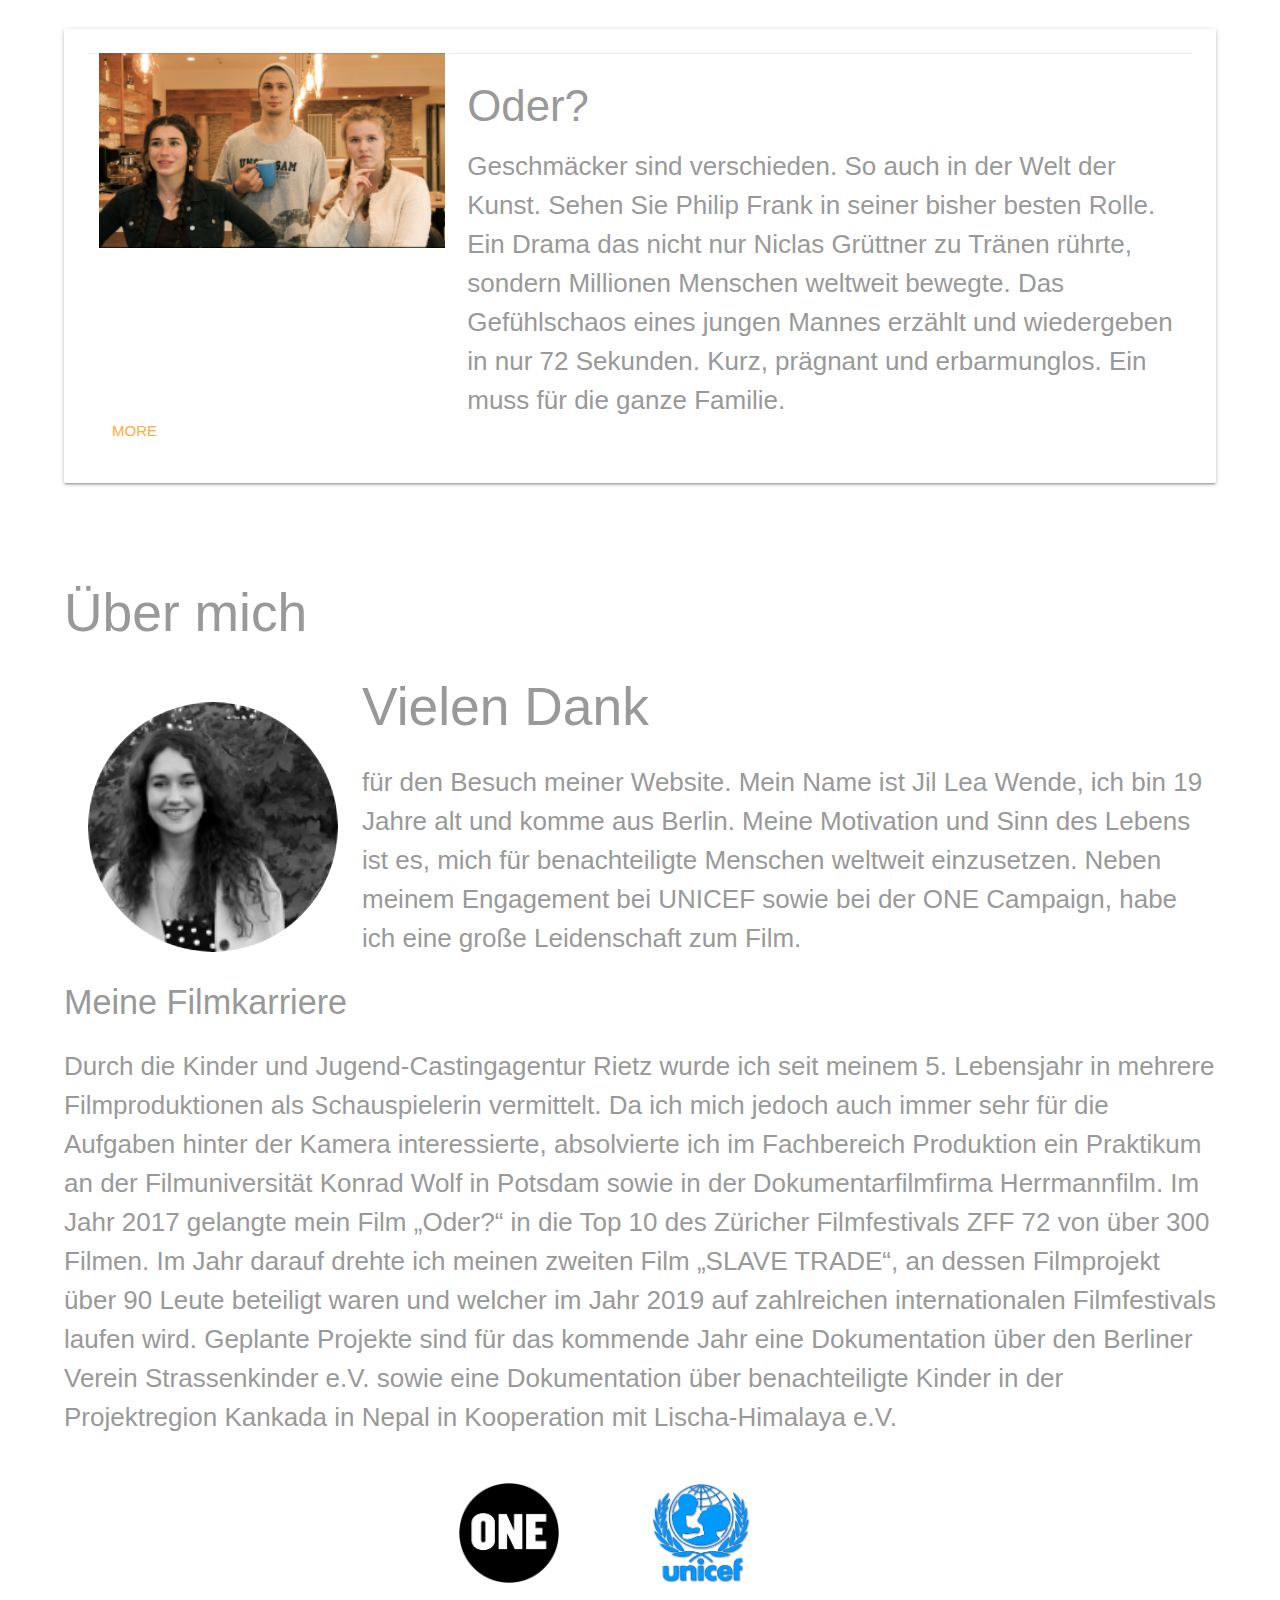
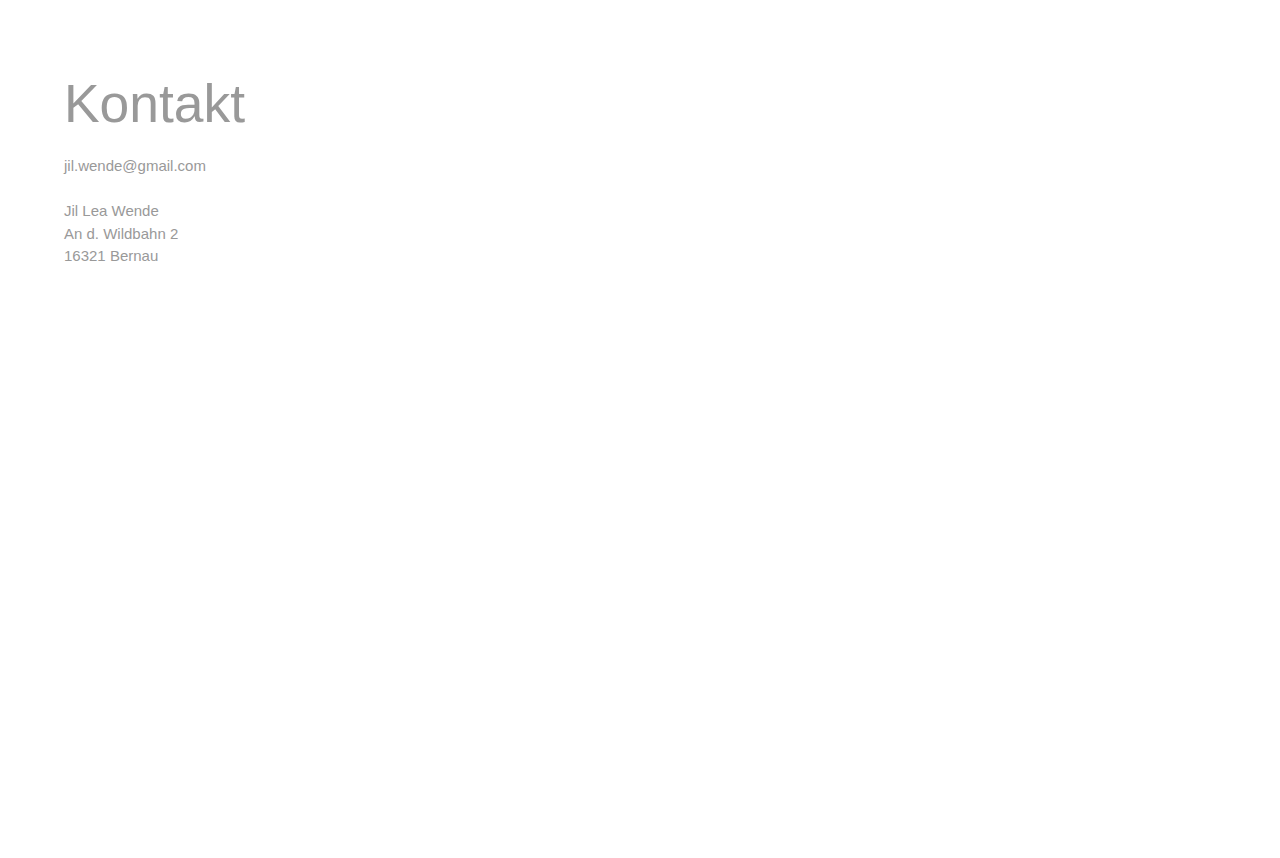
==== commit 88dea6c8: "beauty changes" ====
--- a/index.html
+++ b/index.html
@@ -16,25 +16,25 @@
       <ul class="right hide-on-med-and-down">
         <li>
           <a href="#home">
-            Home
+            Start
             <div class="underline white">&nbsp;</div>
           </a>
         </li>
         <li>
           <a href="#projects">
-            Projects
+            Projekte
             <div class="underline white">&nbsp;</div>
           </a>
         </li>
         <li>
           <a href="#about">
-            About me
+            Über mich
             <div class="underline white">&nbsp;</div>
           </a>
         </li>
         <li>
           <a href="#contact">
-            Contact
+            Kontakt
             <div class="underline white">&nbsp;</div>
           </a>
         </li>
@@ -57,7 +57,7 @@
       <div style="min-height: 20vh">&nbsp;</div>
       <h1 class="header center white-text ">JiL Lea Wende</h1>
       <div class="row center">
-        <h5 class="header col s12 light white-text">Filmmaker • Human Rights Activist</h5>
+        <h5 class="header col s12 light white-text">Regisseurin • Menschenrechtsaktivistin</h5>
       </div>
       <div class="row center">
         <div class="col s12 m12 l12 xl12">
@@ -69,7 +69,7 @@
 
     <!-- projects -->
     <div id="projects" class="section scrollspy">
-      <h2>Projects</h2>
+      <h2>Projekte</h2>
       <!-- card example -->
       <div class="row" >
         <div class="card white">
@@ -83,7 +83,7 @@
                 <div class="col s12 m8 l8 xl8">
                   <span class="card-title"></span>
                 <h3>SLAVE TRADE</h3>
-                  <p>Human trafficking is a form of violation of human rights and takes effect as grave crime. Traded people are compelled to work... </p>
+                  <p>Weltweit sind circa 40 Millionen Menschen von Menschenhandel betroffen.                                      Der Menschenhandel gilt... </p>
                   <div class="row center" style="margin-top: 24px">
                     <div class="col" style="margin-right: 24px; margin-bottom: 24px;">
                       <img class="circle" src="img/Dominik.png" style="margin-right: 24px;">
@@ -91,7 +91,7 @@
                     </div>
                     <div class="col" style="margin-right: 24px; margin-bottom: 24px;">
                       <img class="circle" src="img/philip.png" style="margin-right: 24px;">
-                      <p class="person-name">Phillip Garbas</p>
+                      <p class="person-name">Philip Garbas</p>
                     </div>
                     <div class="col" style="margin-right: 24px; margin-bottom: 24px;">
                       <img class="circle" src="img/Hanna.png" style="margin-right: 24px;">
@@ -119,12 +119,10 @@
                 <div class="row">
                   <div class="col s12 m7 l7 xl7">
                     <h3>SLAVE TRADE</h3>
-                    <h4>Topic</h4>
-                    <p>Human trafficking is a form of violation of human rights and takes effect as grave crime. Traded people are compelled to work against their free will. There are many different kinds of exploitation people can be used for, such as forced labour, forced begging, forced criminality, domestic servitude, forced marriage or forced organ removal. 
-                  There are around 40 Million people worldwide being a victim of human trafficking. 
-                      In 167 from 194 countries live humans that are forced into salvery.
-                      A third of trafficking victims are children. 
-                      Every one of us is a potential victim. 
+                    <h4>Thema</h4>
+                    <p>Weltweit sind circa 40 Millionen Menschen von Menschenhandel betroffen.                                      Der Menschenhandel gilt als eine moderne Form der Sklaverei und ist eine der schwersten Straftaten weltweit. In 164 von 173 Ländern dieser Erde gibt es versklavte Menschen. Ein Drittel der betroffenen Opfer sind Kinder. 
+                    Dabei werden die Opfer gezwungen gegen ihren freien Willen Arbeit zu verrichten, sei es in den Bereichen der Zwangsprostitution oder der Zwangsarbeit. Auch der Zwang einer Organspende sowie die Zwangsheirat fallen unter die Begrifflichkeit des Menschenhandels. 
+                    Auf internationaler und europäischer Ebene gibt es eine Vielzahl von Verträgen, Programmen, Protokollen, Aktionsplänen und Rechtsakten zur Verhütung und Bekämpfung des Menschenhandels. Jedoch gibt es zu wenig durchgreifende Maßnahmen, gezielt gegen die Straftat Menschenhandel vorgehen zu können. Die Nutzung des Darknets erschwert diesen Prozess.
                     </p>
                     <h4>Plot</h4>
                     <p>Zur falschen Zeit am falschen Ort. Oder war es doch kein Zufall, sondern alles geplant? Dabei wollten die Freundinnen Scyla und Lilli doch nach der Party nur nach Hause gehen. Hatte man sie vorher schon im Internet gestalkt und wusste, wo man sie auffinden würde? Am Ende ist es jedoch keine Frage des Ortes, denn jeder von uns ist ein potentielles Opfer von Menschenhandel. Jederzeit und überall.</p>
@@ -134,7 +132,7 @@
                   </div>
                   
                   <div class="col s12 m5 l5 xl5 center">
-                    <h4>Involved Persons</h4>
+                    <h4>Beteiligte Personen</h4>
                     <div style="margin-top:24px;">
                       <img class="circle" src="img/Dominik.png" style="margin-right: 24px;">
                       <p class="person-name">Dominik Ziegenhagel</p>
@@ -142,7 +140,7 @@
                     </div>
                     <div style="margin-top:24px;">
                       <img class="circle" src="img/philip.png" style="margin-right: 24px;">
-                      <p class="person-name">Phillip Garbas</p>
+                      <p class="person-name">Philip Garbas</p>
                       <p class="person-role">Producer</p>
                     </div>
                     <div style="margin-top:24px;">
@@ -216,16 +214,17 @@
     
     <!-- about -->
     <div id="about" class="section scrollspy">
-      <h2>About me</h2>
+      <h2>Über mich</h2>
       <div class="row">
-        <img src="img/Jil_big.png" style="margin: 24px;" Align="left" class="circle" width="250px" height="250px">
+        <img src="img/Jil2.png" style="margin: 24px;" Align="left" class="circle" width="250px" height="250px">
+        <h2>Vielen Dank</h2>
         <p>
-          Vielen Dank für den Besuch meiner Website. 
-          Mein Name ist Jil Lea Wende, ich bin 19 Jahre alt und bin weltoffen. 
+          für den Besuch meiner Website. 
+          Mein Name ist Jil Lea Wende, ich bin 19 Jahre alt und komme aus Berlin. 
           Meine Motivation und Sinn des Lebens ist es, mich für benachteiligte Menschen weltweit einzusetzen.
           Neben meinem Engagement bei UNICEF sowie bei der ONE Campaign, habe ich eine große Leidenschaft zum Film. 
         </p>
-        <h3>Meine Filmkarriere</h3>
+        <h4>Meine Filmkarriere</h4>
         <p>
           Durch die Kinder und Jugend-Castingagentur Rietz wurde ich seit meinem 5. Lebensjahr in mehrere Filmproduktionen als Schauspielerin vermittelt. Da ich mich jedoch auch immer sehr für die Aufgaben hinter der Kamera interessierte, absolvierte ich im Fachbereich Produktion ein Praktikum an der Filmuniversität Konrad Wolf in Potsdam sowie in der Dokumentarfilmfirma Herrmannfilm. Im Jahr 2017 gelangte mein Film „Oder?“ in die Top 10 des Züricher Filmfestivals ZFF 72 von über 300 Filmen. Im Jahr darauf drehte ich meinen zweiten Film „SLAVE TRADE“, an dessen Filmprojekt über 90 Leute beteiligt waren und welcher im Jahr 2019 auf zahlreichen internationalen Filmfestivals laufen wird. Geplante Projekte sind für das kommende Jahr eine Dokumentation über den Berliner Verein Strassenkinder e.V. sowie eine Dokumentation über benachteiligte Kinder in der Projektregion Kankada in Nepal in Kooperation mit Lischa-Himalaya e.V. 
         </p>
@@ -240,7 +239,7 @@
     </div>
   
     <div id="contact" class="section scrollspy">
-      <h2>Contact</h2>
+      <h2>Kontakt</h2>
       <div class="row">
         <ul>
           <li>jil.wende@gmail.com</li>
--- a/css/style.css
+++ b/css/style.css
@@ -86,7 +86,7 @@
 .background {
     background-image: url(../img/landing_background_16_9_weich.jpg);
     background-repeat:no-repeat;
-    background-size: cover;
+   
 }
 
 .person-name {
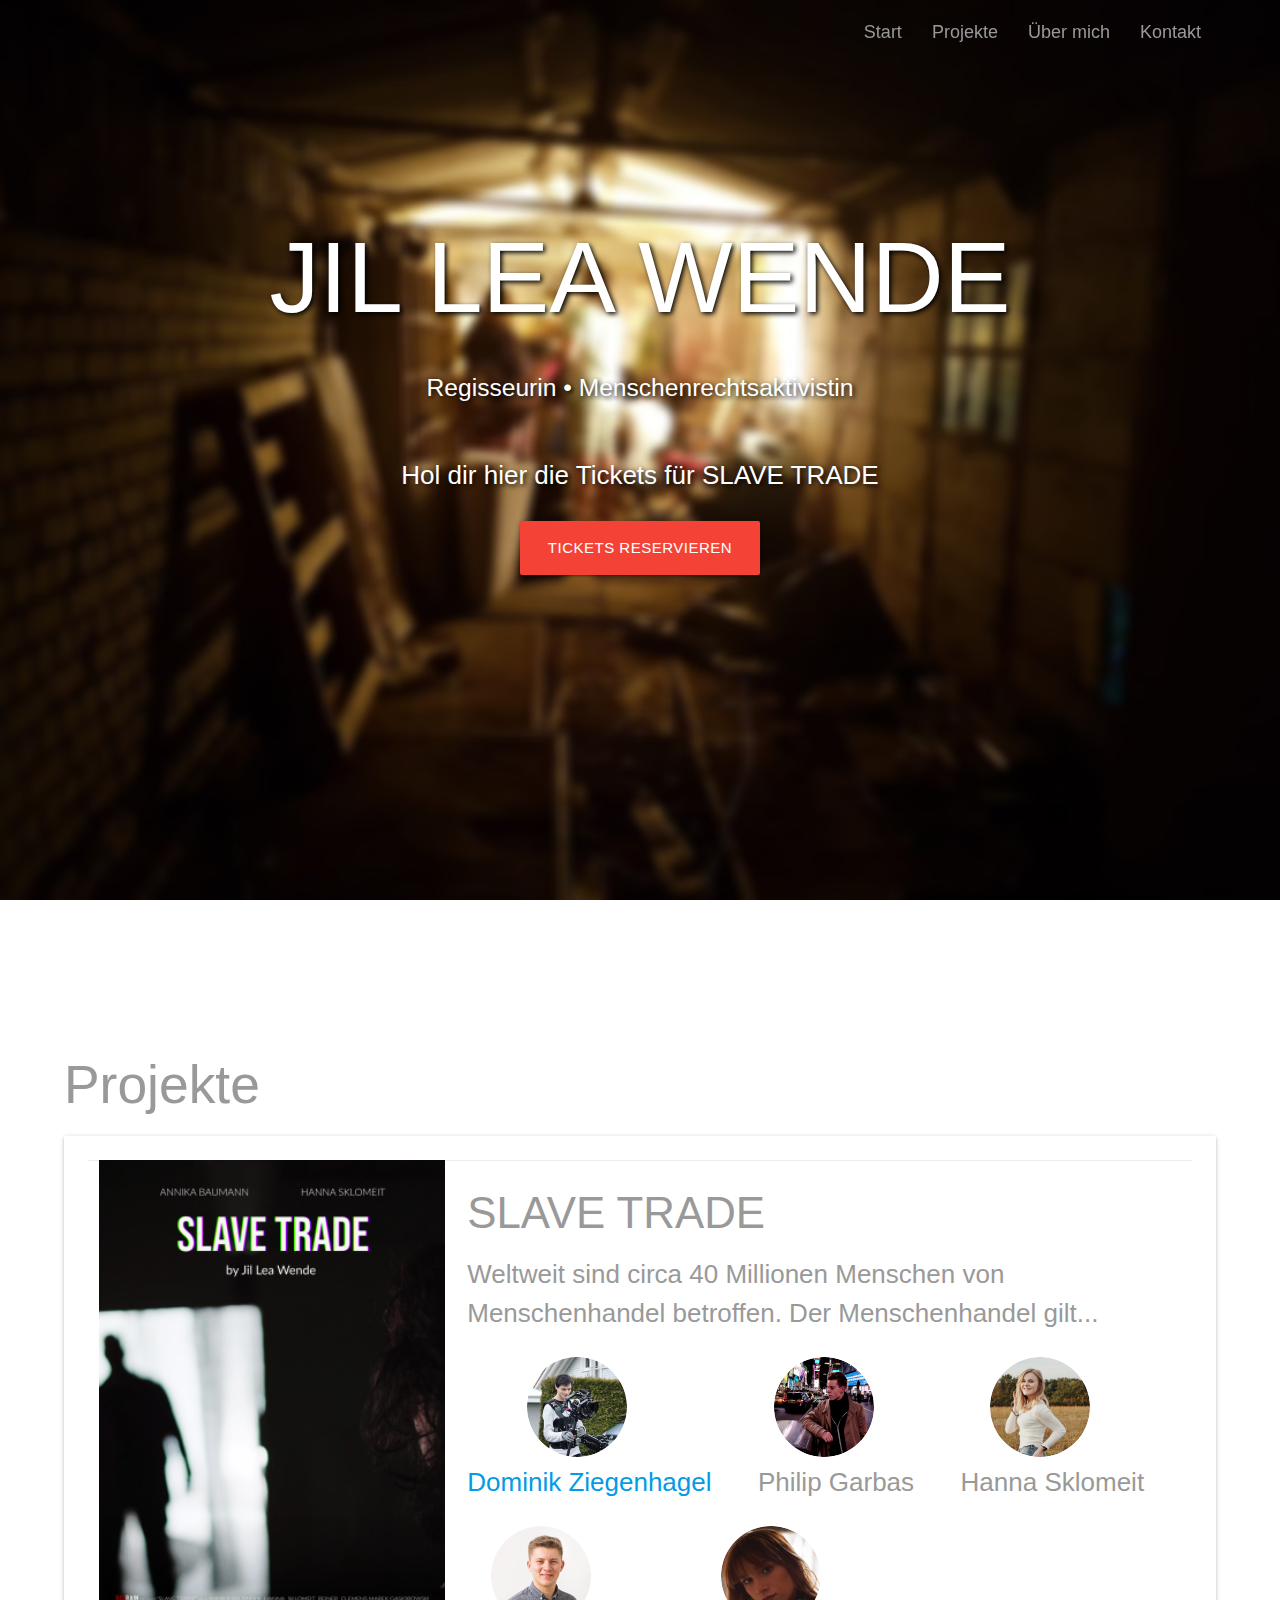
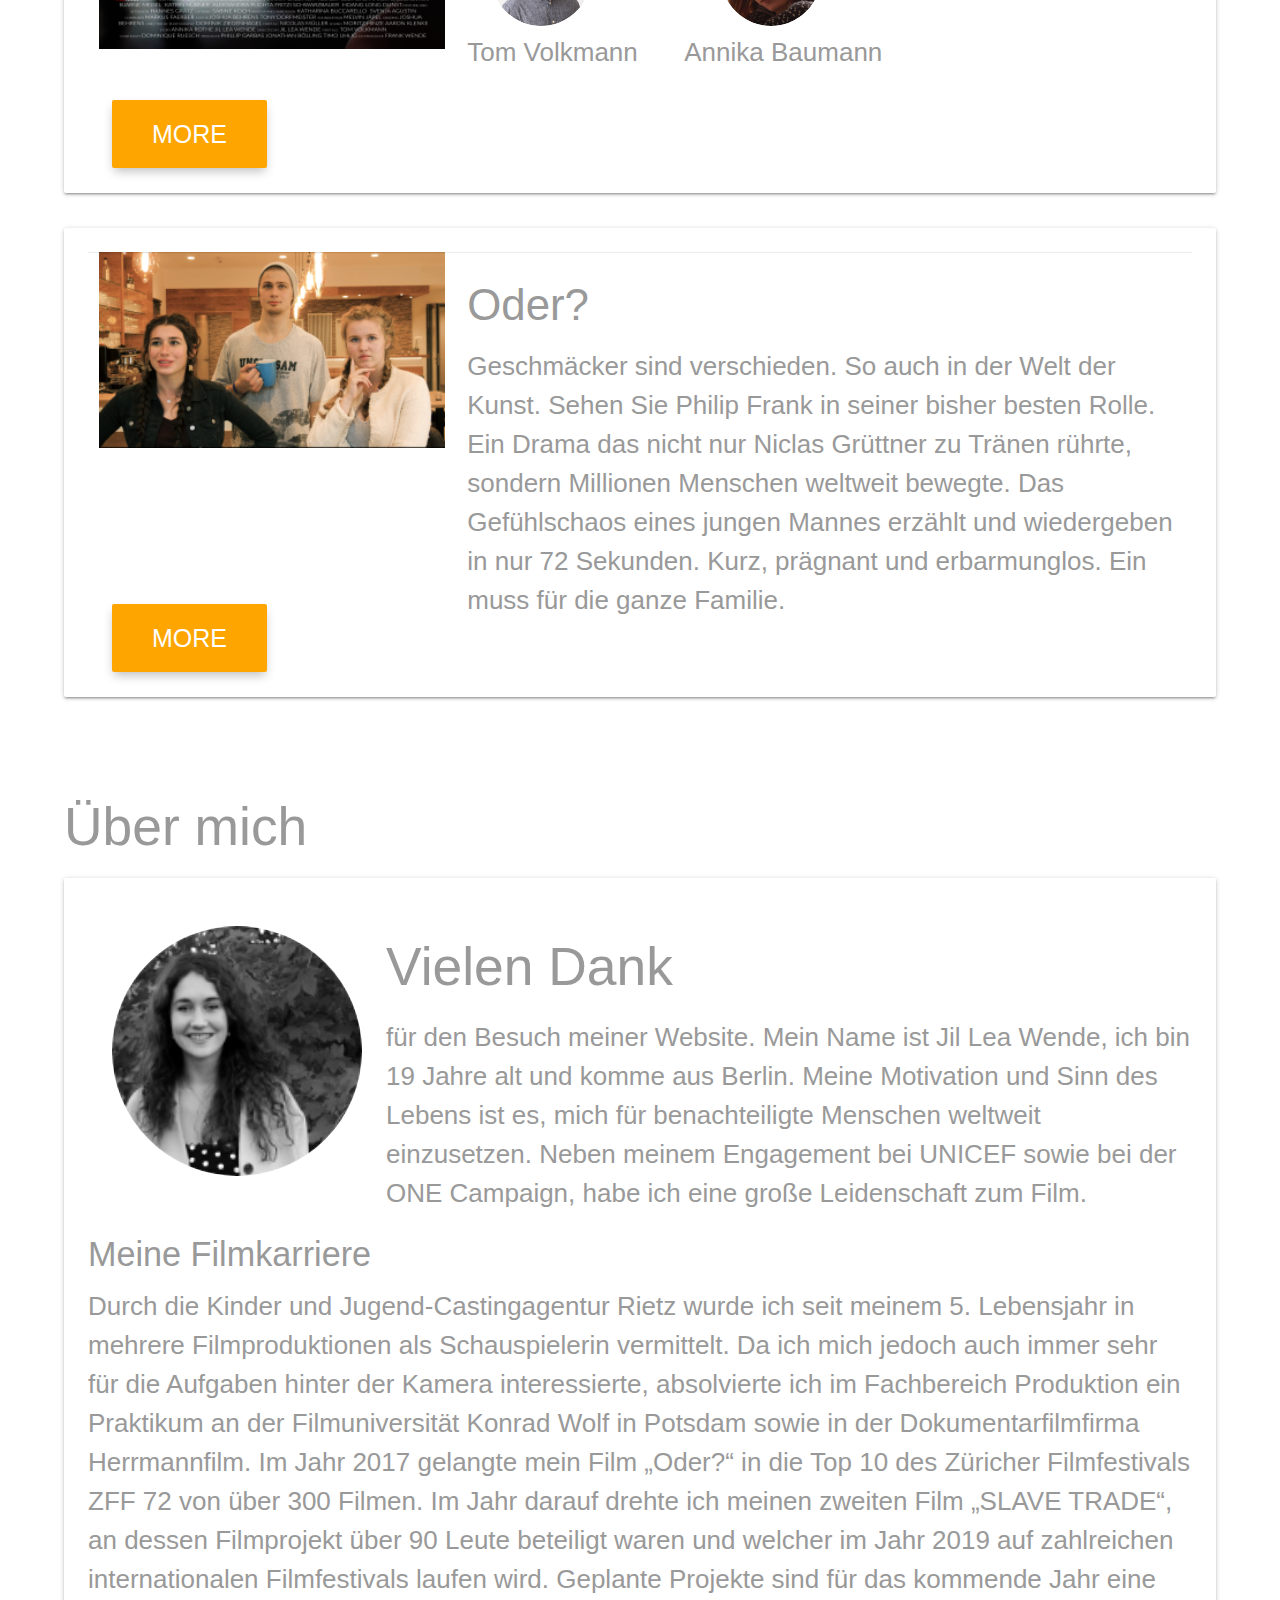
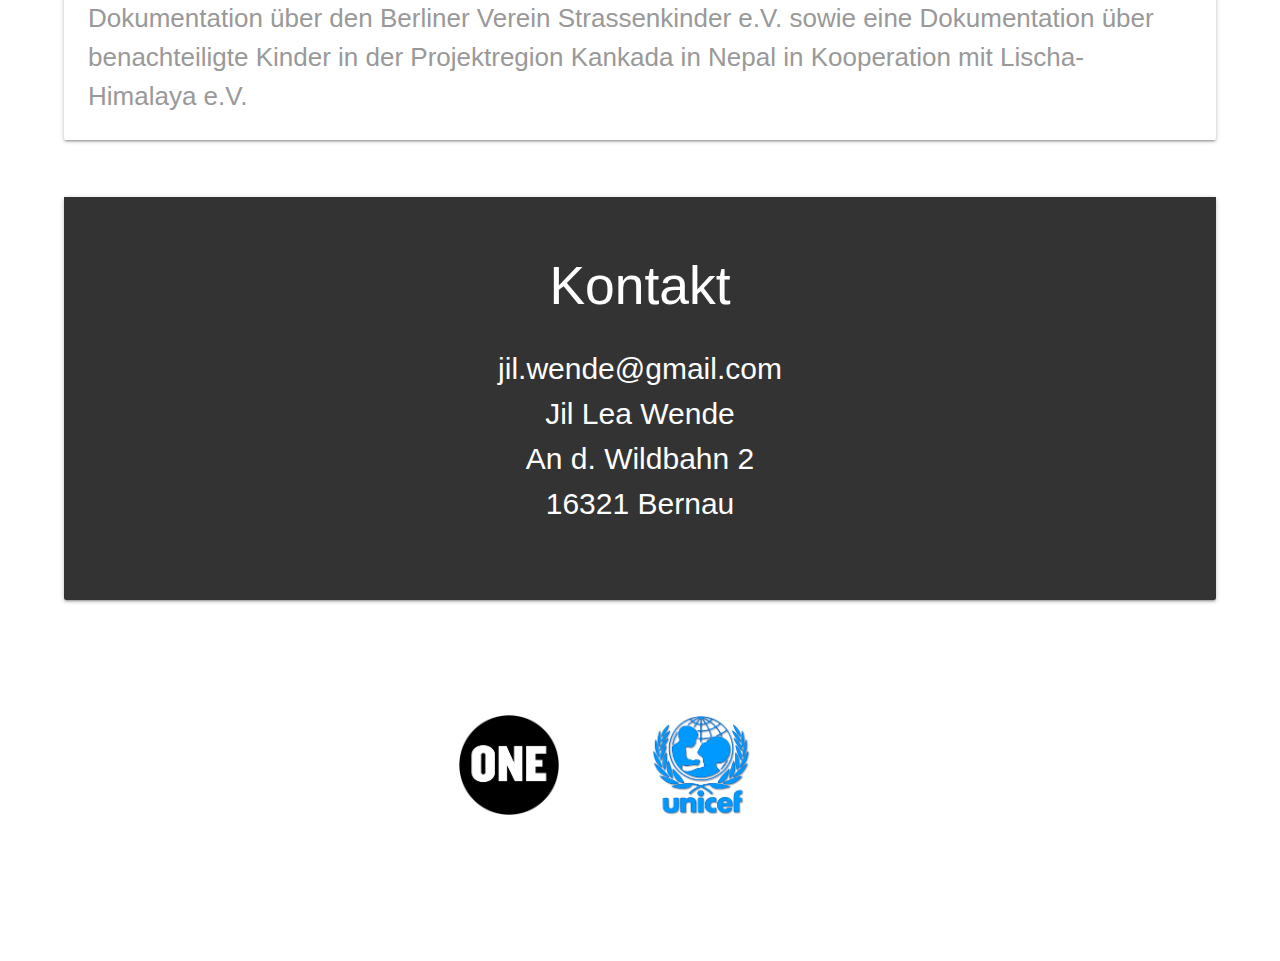
==== commit b913432f: "Current Website downloaded" ====
--- a/index.html
+++ b/index.html
@@ -10,7 +10,7 @@
   <link href="css/materialize.css" type="text/css" rel="stylesheet" media="screen,projection"/>
   <link href="css/style.css" type="text/css" rel="stylesheet" media="screen,projection"/>
 </head>
-<body class="background">
+<body>
   <nav class="navbar mytop  " role="navigation">
     <div class="nav-wrapper container "><a id="logo-container" href="#" class="brand-logo" style="color:#999999"></a>
       <ul class="right hide-on-med-and-down">
@@ -50,10 +50,7 @@
     </div>
   </nav>
 
-  <div class="main container">
-
-    <!-- home -->
-    <div id="home" class="section scrollspy" style="padding-bottom: 120px;">
+  <div class="background">
       <div style="min-height: 20vh">&nbsp;</div>
       <h1 class="header center white-text ">JiL Lea Wende</h1>
       <div class="row center">
@@ -62,10 +59,16 @@
       <div class="row center">
         <div class="col s12 m12 l12 xl12">
           <p class = white-text >Hol dir hier die Tickets für SLAVE TRADE</p>
-          <a href="https://docs.google.com/forms/d/e/1FAIpQLSe5YLj6GCZud2x23SIzg6SBx4CSsxqpUNx6VvoVad1jMcRLsw/viewform?usp=sf_link" class="waves-effect waves-light btn-large gray" >Bestellen</a>
-        </div>
-      </div>
-    </div>
+          <a target="_blank" href="https://docs.google.com/forms/d/e/1FAIpQLSe5YLj6GCZud2x23SIzg6SBx4CSsxqpUNx6VvoVad1jMcRLsw/viewform?usp=sf_link" class="waves-effect waves-primary btn-large red" >Tickets reservieren</a>
+        </div>
+      </div>
+    </div>
+  </div>
+  <div class="main container">
+
+    <!-- home -->
+    <div id="home" class="section scrollspy" style="padding-bottom: 120px;">
+
 
     <!-- projects -->
     <div id="projects" class="section scrollspy">
@@ -85,10 +88,10 @@
                 <h3>SLAVE TRADE</h3>
                   <p>Weltweit sind circa 40 Millionen Menschen von Menschenhandel betroffen.                                      Der Menschenhandel gilt... </p>
                   <div class="row center" style="margin-top: 24px">
-                    <div class="col" style="margin-right: 24px; margin-bottom: 24px;">
+                    <a target="_blank" href=https://www.ziegenhagel.com/de/kamera/><div class="col" style="margin-right: 24px; margin-bottom: 24px;">
                       <img class="circle" src="img/Dominik.png" style="margin-right: 24px;">
                       <p class="person-name">Dominik Ziegenhagel</p>
-                    </div>
+                    </div></a>
                     <div class="col" style="margin-right: 24px; margin-bottom: 24px;">
                       <img class="circle" src="img/philip.png" style="margin-right: 24px;">
                       <p class="person-name">Philip Garbas</p>
@@ -102,7 +105,7 @@
                       <p class="person-name">Tom Volkmann</p>
                     </div>
                     <div class="col" style="margin-right: 24px; margin-bottom: 24px;">
-                      <img class="circle" src="img/Annika.png" style="margin-right: 24px;"> 
+                      <img class="circle" src="img/Annika.png" style="margin-right: 24px;">
                       <p class="person-name">Annika Baumann</p>
                     </div>
                   </div>
@@ -120,24 +123,24 @@
                   <div class="col s12 m7 l7 xl7">
                     <h3>SLAVE TRADE</h3>
                     <h4>Thema</h4>
-                    <p>Weltweit sind circa 40 Millionen Menschen von Menschenhandel betroffen.                                      Der Menschenhandel gilt als eine moderne Form der Sklaverei und ist eine der schwersten Straftaten weltweit. In 164 von 173 Ländern dieser Erde gibt es versklavte Menschen. Ein Drittel der betroffenen Opfer sind Kinder. 
-                    Dabei werden die Opfer gezwungen gegen ihren freien Willen Arbeit zu verrichten, sei es in den Bereichen der Zwangsprostitution oder der Zwangsarbeit. Auch der Zwang einer Organspende sowie die Zwangsheirat fallen unter die Begrifflichkeit des Menschenhandels. 
+                    <p>Weltweit sind circa 40 Millionen Menschen von Menschenhandel betroffen.                                      Der Menschenhandel gilt als eine moderne Form der Sklaverei und ist eine der schwersten Straftaten weltweit. In 164 von 173 Ländern dieser Erde gibt es versklavte Menschen. Ein Drittel der betroffenen Opfer sind Kinder.
+                    Dabei werden die Opfer gezwungen gegen ihren freien Willen Arbeit zu verrichten, sei es in den Bereichen der Zwangsprostitution oder der Zwangsarbeit. Auch der Zwang einer Organspende sowie die Zwangsheirat fallen unter die Begrifflichkeit des Menschenhandels.
                     Auf internationaler und europäischer Ebene gibt es eine Vielzahl von Verträgen, Programmen, Protokollen, Aktionsplänen und Rechtsakten zur Verhütung und Bekämpfung des Menschenhandels. Jedoch gibt es zu wenig durchgreifende Maßnahmen, gezielt gegen die Straftat Menschenhandel vorgehen zu können. Die Nutzung des Darknets erschwert diesen Prozess.
                     </p>
                     <h4>Plot</h4>
                     <p>Zur falschen Zeit am falschen Ort. Oder war es doch kein Zufall, sondern alles geplant? Dabei wollten die Freundinnen Scyla und Lilli doch nach der Party nur nach Hause gehen. Hatte man sie vorher schon im Internet gestalkt und wusste, wo man sie auffinden würde? Am Ende ist es jedoch keine Frage des Ortes, denn jeder von uns ist ein potentielles Opfer von Menschenhandel. Jederzeit und überall.</p>
                     <br>
-                    <iframe src="https://www.youtube.com/embed/yK-ozucRn0g" style="width: 100%" frameborder="0" allow="autoplay; encrypted-media" allowfullscreen></iframe> 
-                    
-                  </div>
-                  
+                    <iframe src="https://www.youtube.com/embed/yK-ozucRn0g" style="width:800px;height:450px;" frameborder="0" allow="autoplay; encrypted-media" allowfullscreen></iframe>
+
+                  </div>
+
                   <div class="col s12 m5 l5 xl5 center">
                     <h4>Beteiligte Personen</h4>
-                    <div style="margin-top:24px;">
+                      <a target="_blank" href=https://www.ziegenhagel.com/de/kamera/><div style="margin-top:24px;">
                       <img class="circle" src="img/Dominik.png" style="margin-right: 24px;">
                       <p class="person-name">Dominik Ziegenhagel</p>
                       <p class="person-role">Director of Photography</p>
-                    </div>
+                    </div></a>
                     <div style="margin-top:24px;">
                       <img class="circle" src="img/philip.png" style="margin-right: 24px;">
                       <p class="person-name">Philip Garbas</p>
@@ -154,18 +157,18 @@
                       <p class="person-role">First Assistent Director</p>
                     </div>
                     <div style="margin-top:24px;">
-                      <img class="circle" src="img/Annika.png" style="margin-right: 24px;"> 
+                      <img class="circle" src="img/Annika.png" style="margin-right: 24px;">
                       <p class="person-name">Annika Baumann</p>
                       <p class="person-role">Actor</p>
                     </div>
                   </div>
-                  
-                </div> 
-                    <div class = "center "> <a href="https://docs.google.com/forms/d/e/1FAIpQLSe5YLj6GCZud2x23SIzg6SBx4CSsxqpUNx6VvoVad1jMcRLsw/viewform?usp=sf_link" class="waves-effect waves-light btn-large gray" >Bestellen</a>
+
+                </div>
+                    <div class = "center "> <a href="https://docs.google.com/forms/d/e/1FAIpQLSe5YLj6GCZud2x23SIzg6SBx4CSsxqpUNx6VvoVad1jMcRLsw/viewform?usp=sf_link" class="waves-effect waves-light btn-large red" >Tickets Bestellen</a>
                 </div>
                   <div> <br> </div>
               </div>
-                
+
               <div class="card-action">
                 <a class="clickable" onclick="slaveToggleClick()">less</a>
               </div>
@@ -197,10 +200,10 @@
               <div class="row" style="margin-bottom: 0px;">
                 <span class="card-title"></span>
                 <div class="row">
-                  <h3>Oder?</h3>  
+                  <h3>Oder?</h3>
                   <div class="col s12 m7 l7 xl7" style="padding:56.25% 0 0 0;position:relative;">
-                    <iframe src="https://player.vimeo.com/video/284309328?autoplay=1&portrait=0" style="position:absolute;top:0;left:0;width:100%;height:100%;" frameborder="0" webkitallowfullscreen mozallowfullscreen allowfullscreen></iframe> <script src="https://player.vimeo.com/api/player.js"></script>
-                  </div> 
+                    <iframe src="https://player.vimeo.com/video/284309328?autoplay=0&portrait=0" style="position:absolute;top:0;left:0;width:100%;height:100%;" frameborder="0" webkitallowfullscreen mozallowfullscreen allowfullscreen></iframe> <script src="https://player.vimeo.com/api/player.js"></script>
+                  </div>
                 </div>
                 <div class="card-action">
                   <a class="clickable" onclick="warumToggleClick()">less</a>
@@ -211,74 +214,57 @@
         </div>
       </div>
     </div>
-    
+
     <!-- about -->
     <div id="about" class="section scrollspy">
       <h2>Über mich</h2>
       <div class="row">
+        <div class="card white">
+          <div class="card-content">
         <img src="img/Jil2.png" style="margin: 24px;" Align="left" class="circle" width="250px" height="250px">
         <h2>Vielen Dank</h2>
         <p>
-          für den Besuch meiner Website. 
-          Mein Name ist Jil Lea Wende, ich bin 19 Jahre alt und komme aus Berlin. 
+          für den Besuch meiner Website.
+          Mein Name ist Jil Lea Wende, ich bin 19 Jahre alt und komme aus Berlin.
           Meine Motivation und Sinn des Lebens ist es, mich für benachteiligte Menschen weltweit einzusetzen.
-          Neben meinem Engagement bei UNICEF sowie bei der ONE Campaign, habe ich eine große Leidenschaft zum Film. 
+          Neben meinem Engagement bei UNICEF sowie bei der ONE Campaign, habe ich eine große Leidenschaft zum Film.
         </p>
         <h4>Meine Filmkarriere</h4>
         <p>
-          Durch die Kinder und Jugend-Castingagentur Rietz wurde ich seit meinem 5. Lebensjahr in mehrere Filmproduktionen als Schauspielerin vermittelt. Da ich mich jedoch auch immer sehr für die Aufgaben hinter der Kamera interessierte, absolvierte ich im Fachbereich Produktion ein Praktikum an der Filmuniversität Konrad Wolf in Potsdam sowie in der Dokumentarfilmfirma Herrmannfilm. Im Jahr 2017 gelangte mein Film „Oder?“ in die Top 10 des Züricher Filmfestivals ZFF 72 von über 300 Filmen. Im Jahr darauf drehte ich meinen zweiten Film „SLAVE TRADE“, an dessen Filmprojekt über 90 Leute beteiligt waren und welcher im Jahr 2019 auf zahlreichen internationalen Filmfestivals laufen wird. Geplante Projekte sind für das kommende Jahr eine Dokumentation über den Berliner Verein Strassenkinder e.V. sowie eine Dokumentation über benachteiligte Kinder in der Projektregion Kankada in Nepal in Kooperation mit Lischa-Himalaya e.V. 
+          Durch die Kinder und Jugend-Castingagentur Rietz wurde ich seit meinem 5. Lebensjahr in mehrere Filmproduktionen als Schauspielerin vermittelt. Da ich mich jedoch auch immer sehr für die Aufgaben hinter der Kamera interessierte, absolvierte ich im Fachbereich Produktion ein Praktikum an der Filmuniversität Konrad Wolf in Potsdam sowie in der Dokumentarfilmfirma Herrmannfilm. Im Jahr 2017 gelangte mein Film „Oder?“ in die Top 10 des Züricher Filmfestivals ZFF 72 von über 300 Filmen. Im Jahr darauf drehte ich meinen zweiten Film „SLAVE TRADE“, an dessen Filmprojekt über 90 Leute beteiligt waren und welcher im Jahr 2019 auf zahlreichen internationalen Filmfestivals laufen wird. Geplante Projekte sind für das kommende Jahr eine Dokumentation über den Berliner Verein Strassenkinder e.V. sowie eine Dokumentation über benachteiligte Kinder in der Projektregion Kankada in Nepal in Kooperation mit Lischa-Himalaya e.V.
         </p>
-      </div>
-      <div class="row">
-          <div class="col s1 m4 l4 xl4"></div>
-          <div class="col s5 m2 l2 xl2">   <a href="https://www.one.org/de/"><img src="img/onesmall.png" height="100" width="100"> </a></div>
-        <div class="col s5 m2 l2 xl2"> 
-            <a href="https://www.unicef.de/"><img src="img/unicef-logo.png" height="100" width="100"> </a></div>
+      </div></div>
+    </div>
+
+
+    <div id="contact" class="section scrollspy">
+        <div class="card">
+          <div class="card-content">
+          <div class="row">
+            <h2 class="center">Kontakt</h2>
+              <ul style="font-size:2em;text-align:center">
+                <li>jil.wende@gmail.com</li>
+                <li>Jil Lea Wende</li>
+                <li>An d. Wildbahn 2</li>
+                <li>16321 Bernau</li>
+              </ul>
+            </div>
+          </div>
+        </div>
+    </div>
+
+  </div><!-- end main container -->
+
+
+    <div class="row" style="margin-top:70px;">
         <div class="col s1 m4 l4 xl4"></div>
-      </div>
-    </div>
-  
-    <div id="contact" class="section scrollspy">
-      <h2>Kontakt</h2>
-      <div class="row">
-        <ul>
-          <li>jil.wende@gmail.com</li>
-          <br>
-          <li>Jil Lea Wende</li>
-          <li>An d. Wildbahn 2</li>
-          <li>16321 Bernau</li> 
-        </ul>
-      </div>
-      <br>
-      <br>
-      <br>
-      <br>
-      <br>
-      <br>
-      <br>
-      <br>
-      <br>
-      <br>
-      <br>
-      <br>
-      <br>
-      <br>
-      <br>
-      <br>
-      <br>
-      <br>
-      <br>
-      <br>
-      <br>
-      <br>
-      <br>
-      <br>
-    </div>
-
-  </div><!-- end main container -->
-
-
-  
+        <div class="col s5 m2 l2 xl2">   <a href="https://www.one.org/de/"><img src="img/onesmall.png" height="100" width="100"> </a></div>
+      <div class="col s5 m2 l2 xl2">
+          <a href="https://www.unicef.de/"><img src="img/unicef-logo.png" height="100" width="100"> </a></div>
+      <div class="col s1 m4 l4 xl4"></div>
+    </div>
+  </div>
+
 
   <!--  Scripts-->
   <script src="https://code.jquery.com/jquery-2.1.1.min.js"></script>
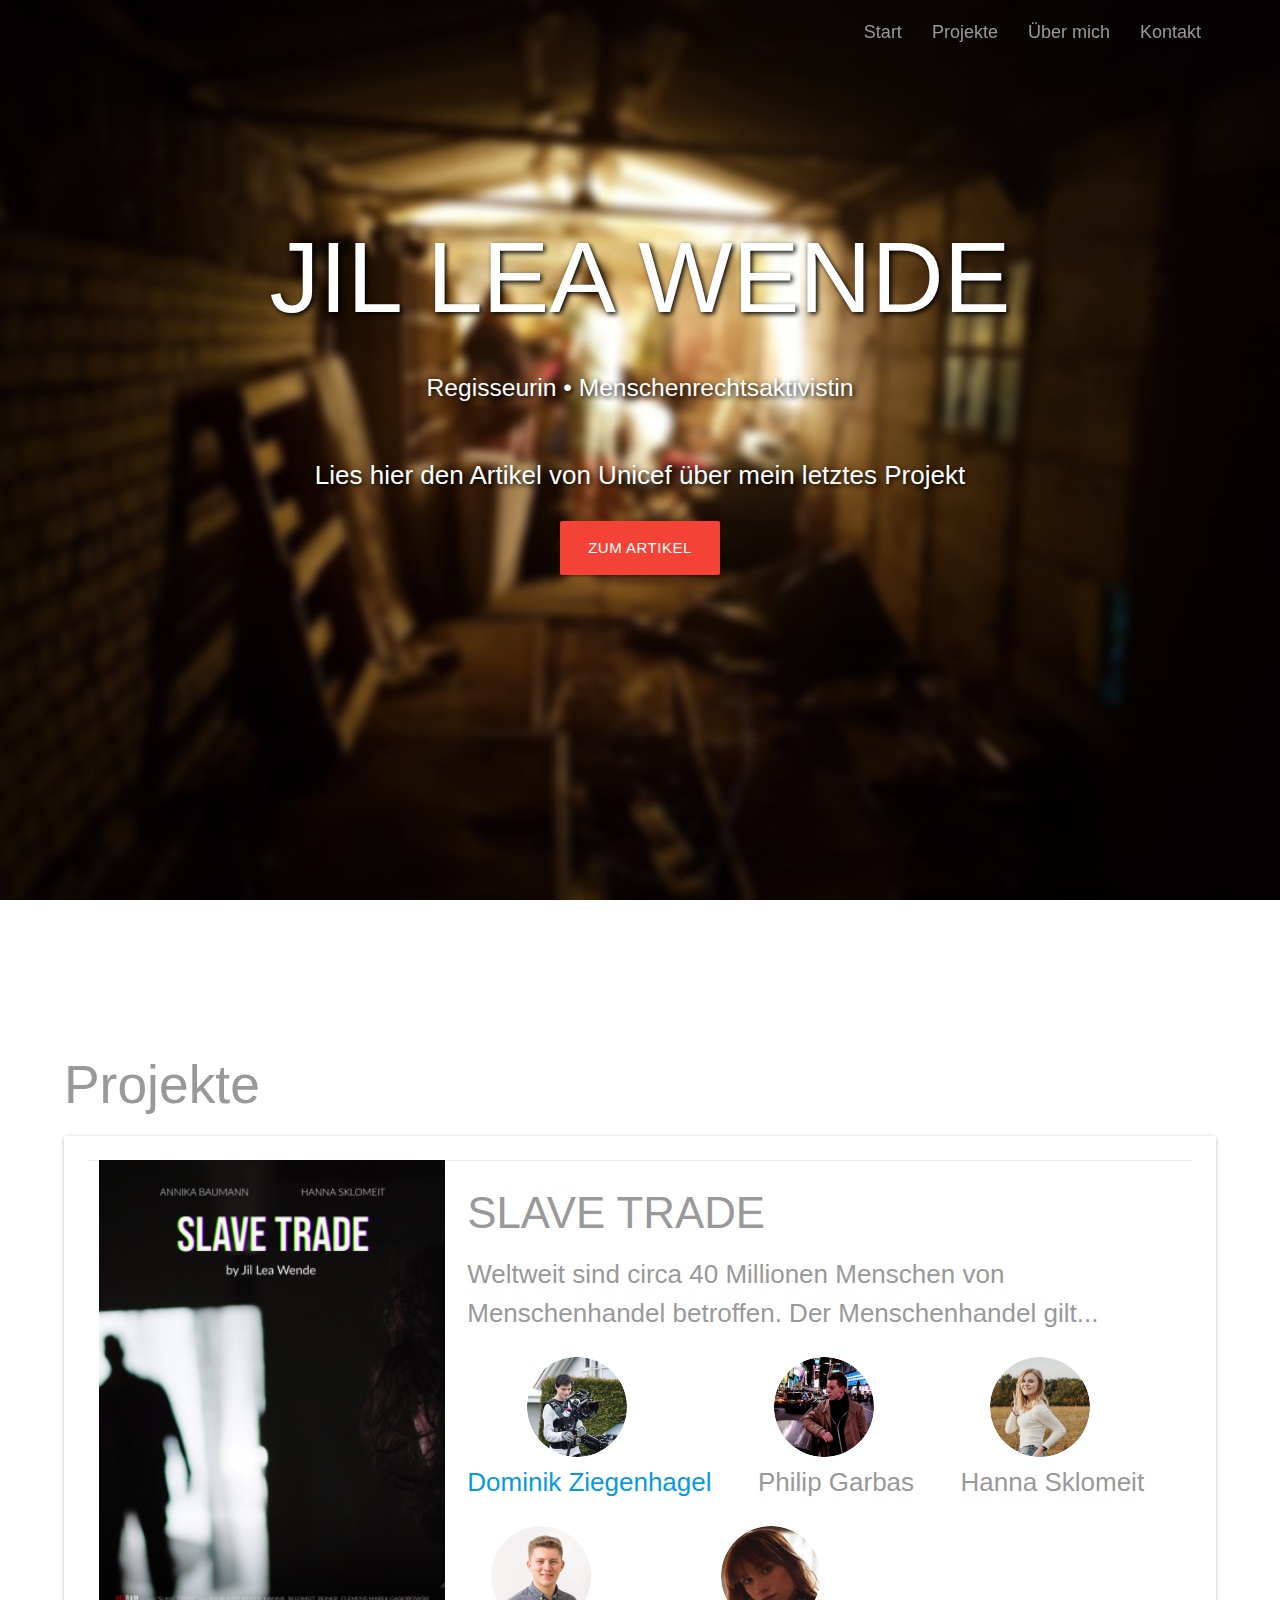
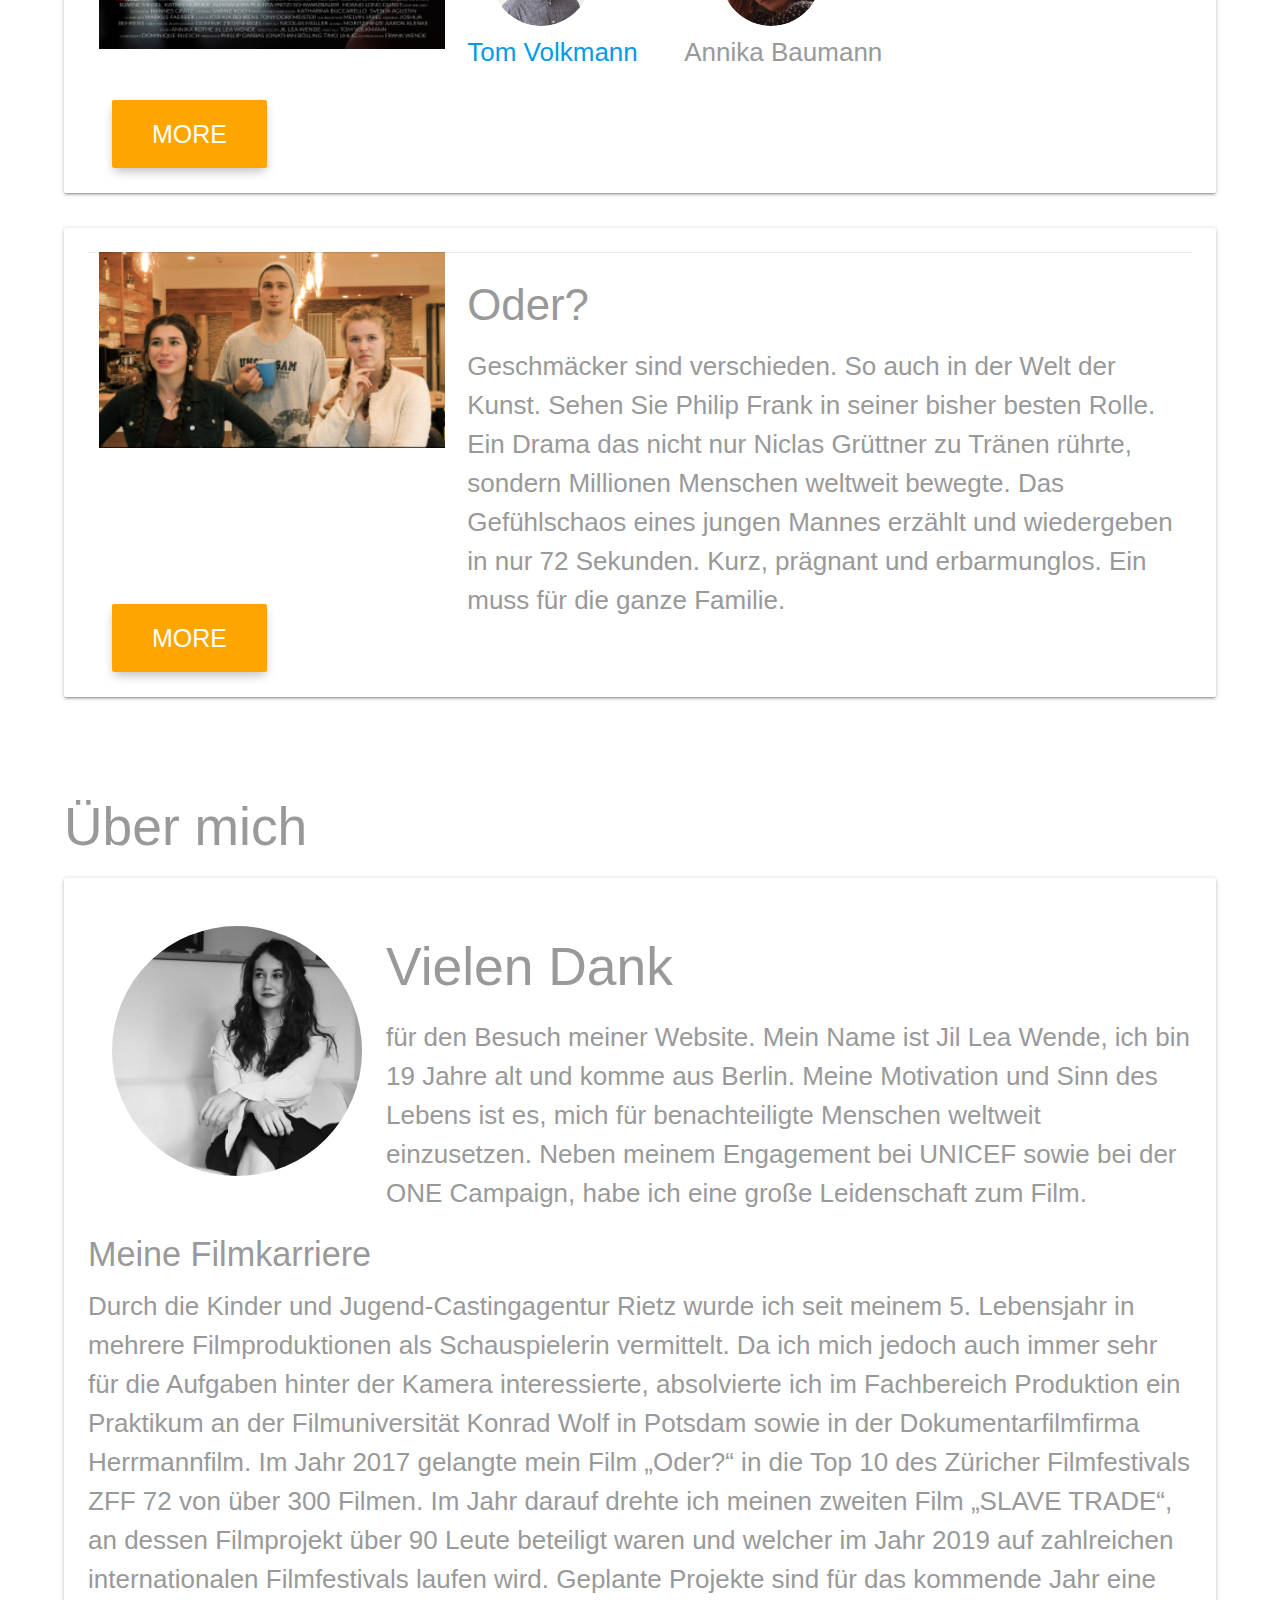
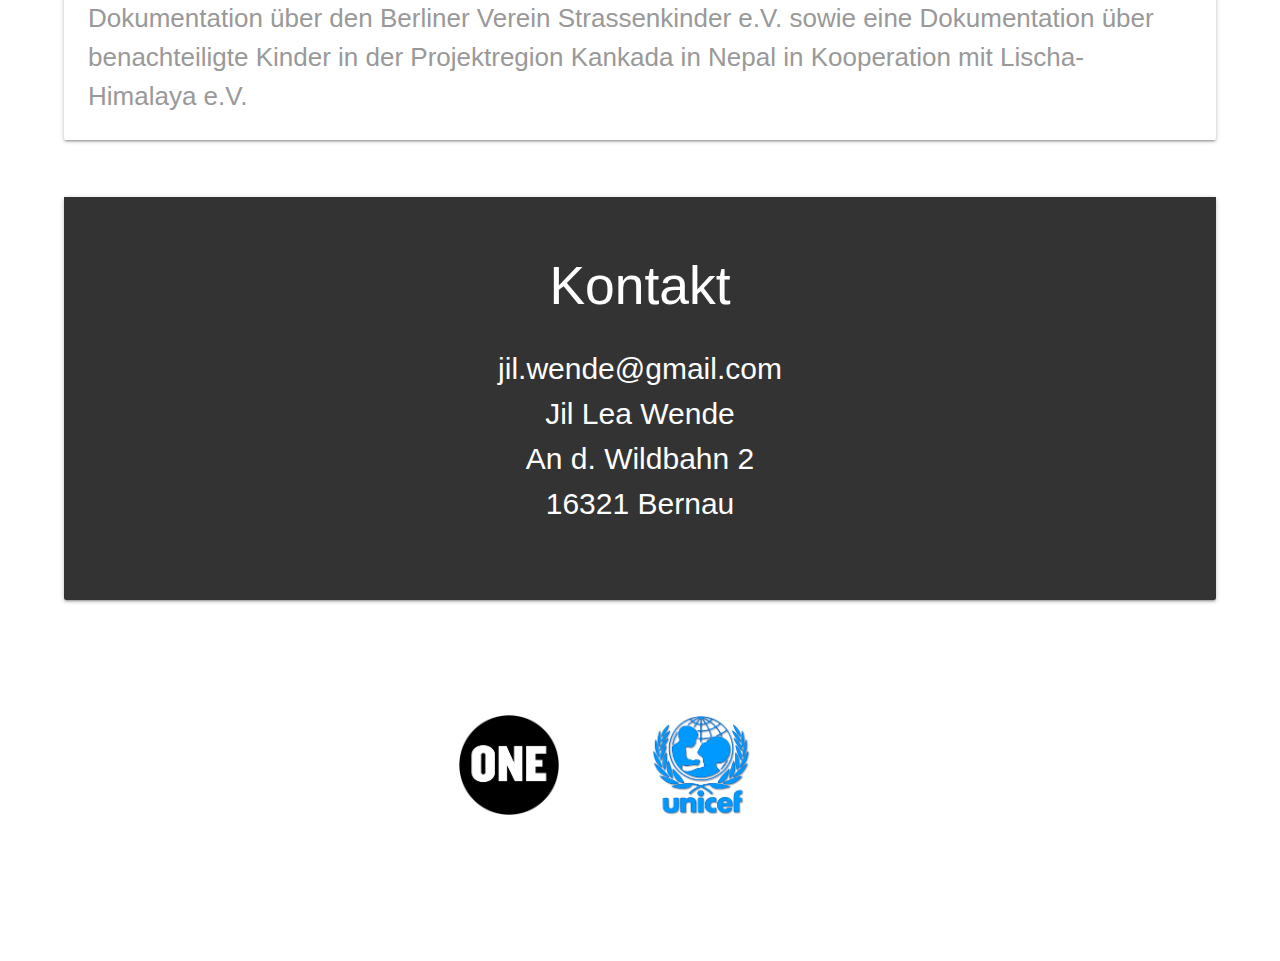
==== commit 75bfb478: "Links and image updated" ====
--- a/index.html
+++ b/index.html
@@ -58,8 +58,8 @@
       </div>
       <div class="row center">
         <div class="col s12 m12 l12 xl12">
-          <p class = white-text >Hol dir hier die Tickets für SLAVE TRADE</p>
-          <a target="_blank" href="https://docs.google.com/forms/d/e/1FAIpQLSe5YLj6GCZud2x23SIzg6SBx4CSsxqpUNx6VvoVad1jMcRLsw/viewform?usp=sf_link" class="waves-effect waves-primary btn-large red" >Tickets reservieren</a>
+          <p class = white-text >Lies hier den Artikel von Unicef über mein letztes Projekt</p>
+          <a target="_blank" href="https://www.unicef.de/mitmachen/ehrenamtlich-aktiv/-/arbeitsgruppe-berlin/filmpremiere-im-kino-arsenal---slave-trade-/179676?fbclid=IwAR02WBnfAG9_69Eda3x2TRiGAmDvC9Auc1laLHe_PSkPOSs3WEzVBNDpIgc" class="waves-effect waves-primary btn-large red" >Zum Artikel</a>
         </div>
       </div>
     </div>
@@ -100,10 +100,10 @@
                       <img class="circle" src="img/Hanna.png" style="margin-right: 24px;">
                       <p class="person-name">Hanna Sklomeit</p>
                     </div>
-                    <div class="col" style="margin-right: 24px; margin-bottom: 24px;">
+                    <a target="_blank" href=https://sites.google.com/view/volkmann/home><div class="col" style="margin-right: 24px; margin-bottom: 24px;">
                       <img class="circle" src="img/Volkmann.png" style="margin-right: 24px;">
                       <p class="person-name">Tom Volkmann</p>
-                    </div>
+                    </div></a>
                     <div class="col" style="margin-right: 24px; margin-bottom: 24px;">
                       <img class="circle" src="img/Annika.png" style="margin-right: 24px;">
                       <p class="person-name">Annika Baumann</p>
@@ -151,11 +151,11 @@
                       <p class="person-name">Hanna Sklomeit</p>
                       <p class="person-role">Actor</p>
                     </div>
-                    <div style="margin-top:24px;">
+                    <a target="_blank" href=https://sites.google.com/view/volkmann/home><div style="margin-top:24px;">
                       <img class="circle" src="img/Volkmann.png" style="margin-right: 24px;">
                       <p class="person-name">Tom Volkmann</p>
                       <p class="person-role">First Assistent Director</p>
-                    </div>
+                    </div></a>
                     <div style="margin-top:24px;">
                       <img class="circle" src="img/Annika.png" style="margin-right: 24px;">
                       <p class="person-name">Annika Baumann</p>
@@ -163,8 +163,6 @@
                     </div>
                   </div>
 
-                </div>
-                    <div class = "center "> <a href="https://docs.google.com/forms/d/e/1FAIpQLSe5YLj6GCZud2x23SIzg6SBx4CSsxqpUNx6VvoVad1jMcRLsw/viewform?usp=sf_link" class="waves-effect waves-light btn-large red" >Tickets Bestellen</a>
                 </div>
                   <div> <br> </div>
               </div>
@@ -221,7 +219,7 @@
       <div class="row">
         <div class="card white">
           <div class="card-content">
-        <img src="img/Jil2.png" style="margin: 24px;" Align="left" class="circle" width="250px" height="250px">
+        <img src="img/Jil3.jpeg" style="margin: 24px;" Align="left" class="circle" width="250px" height="250px">
         <h2>Vielen Dank</h2>
         <p>
           für den Besuch meiner Website.
